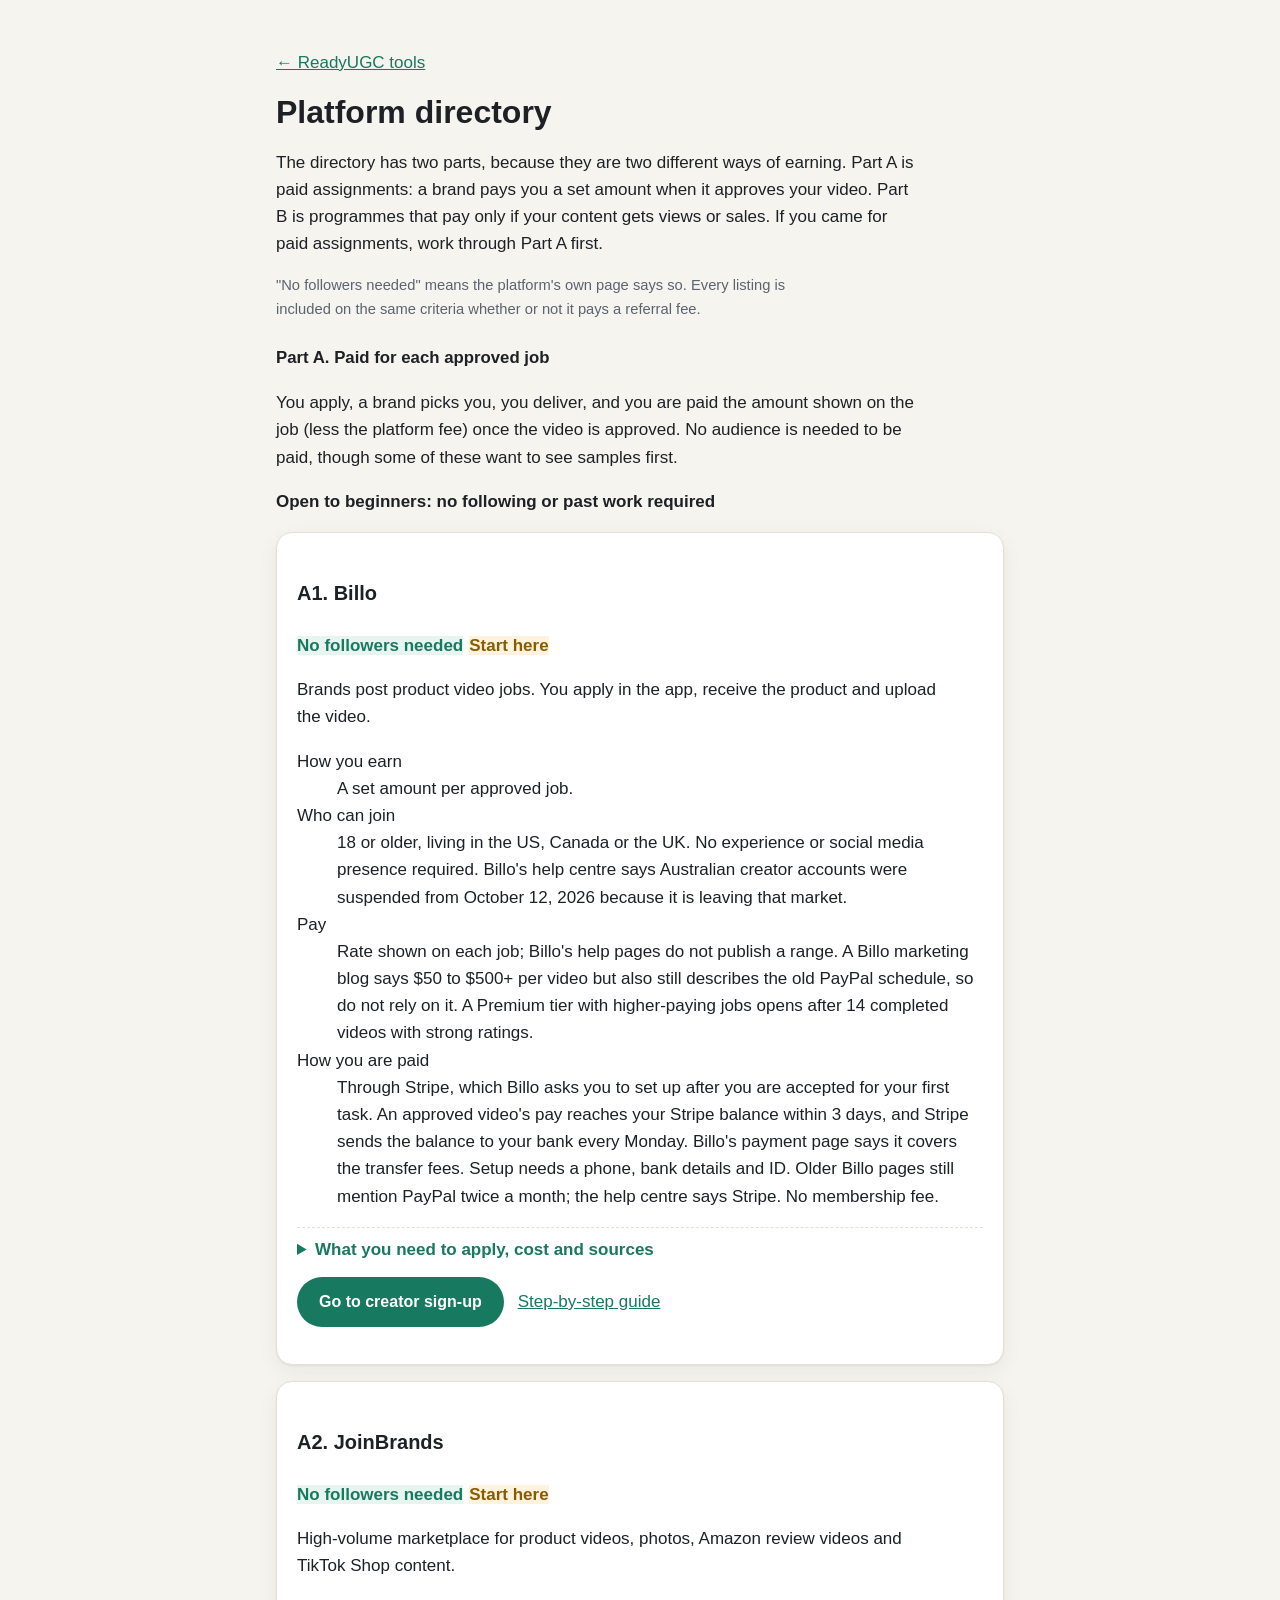
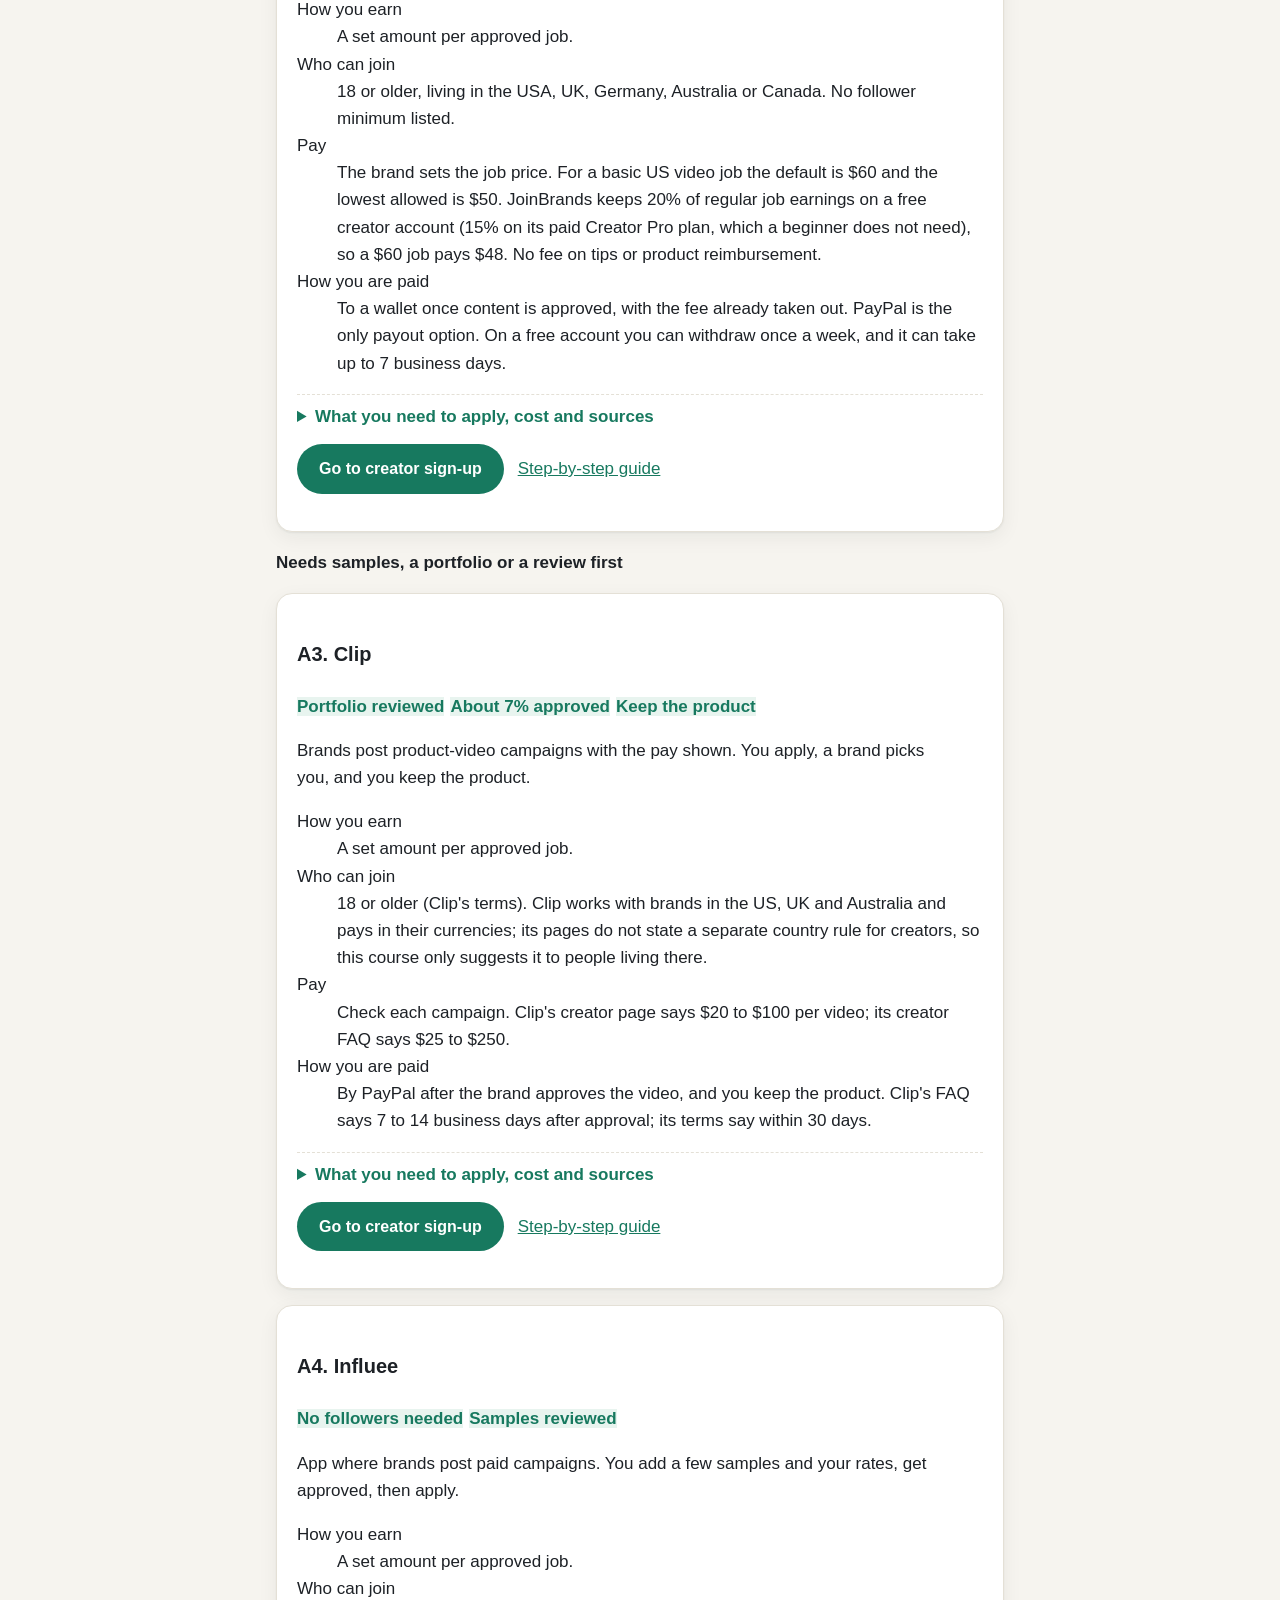
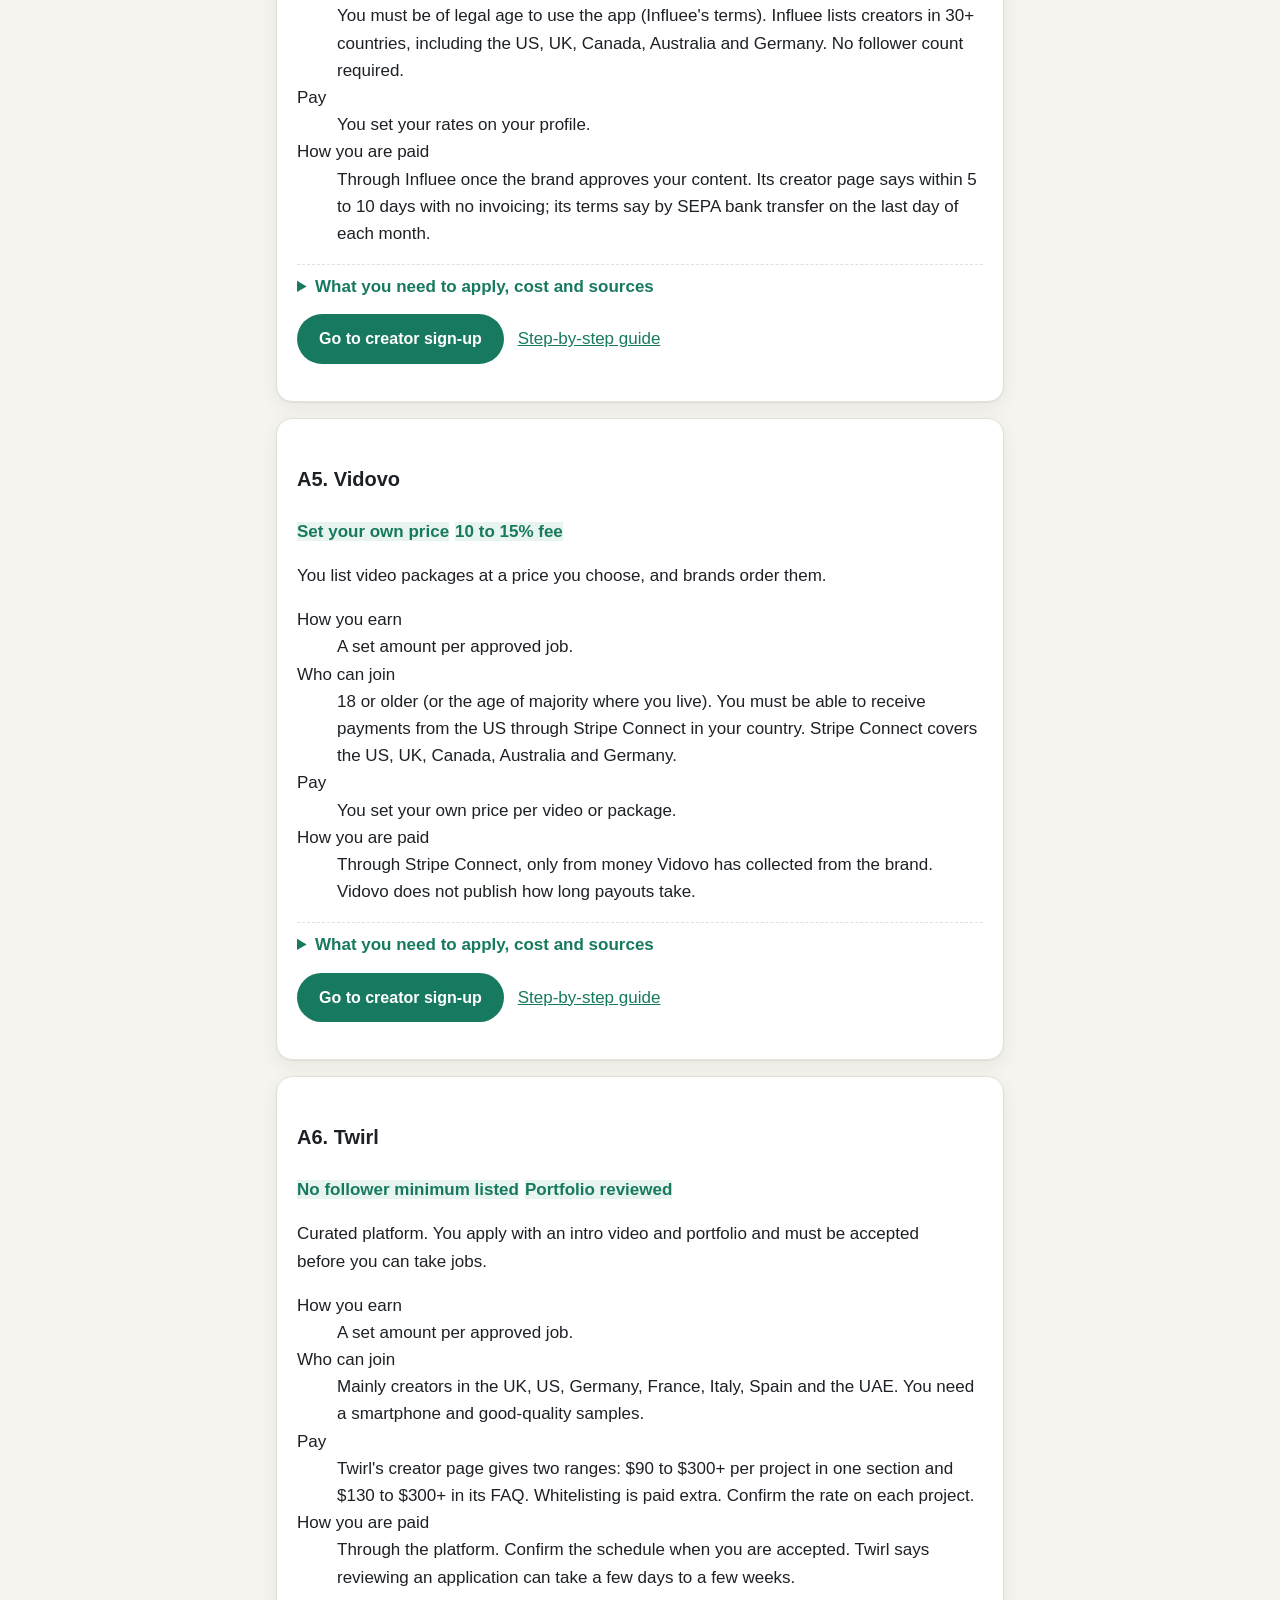
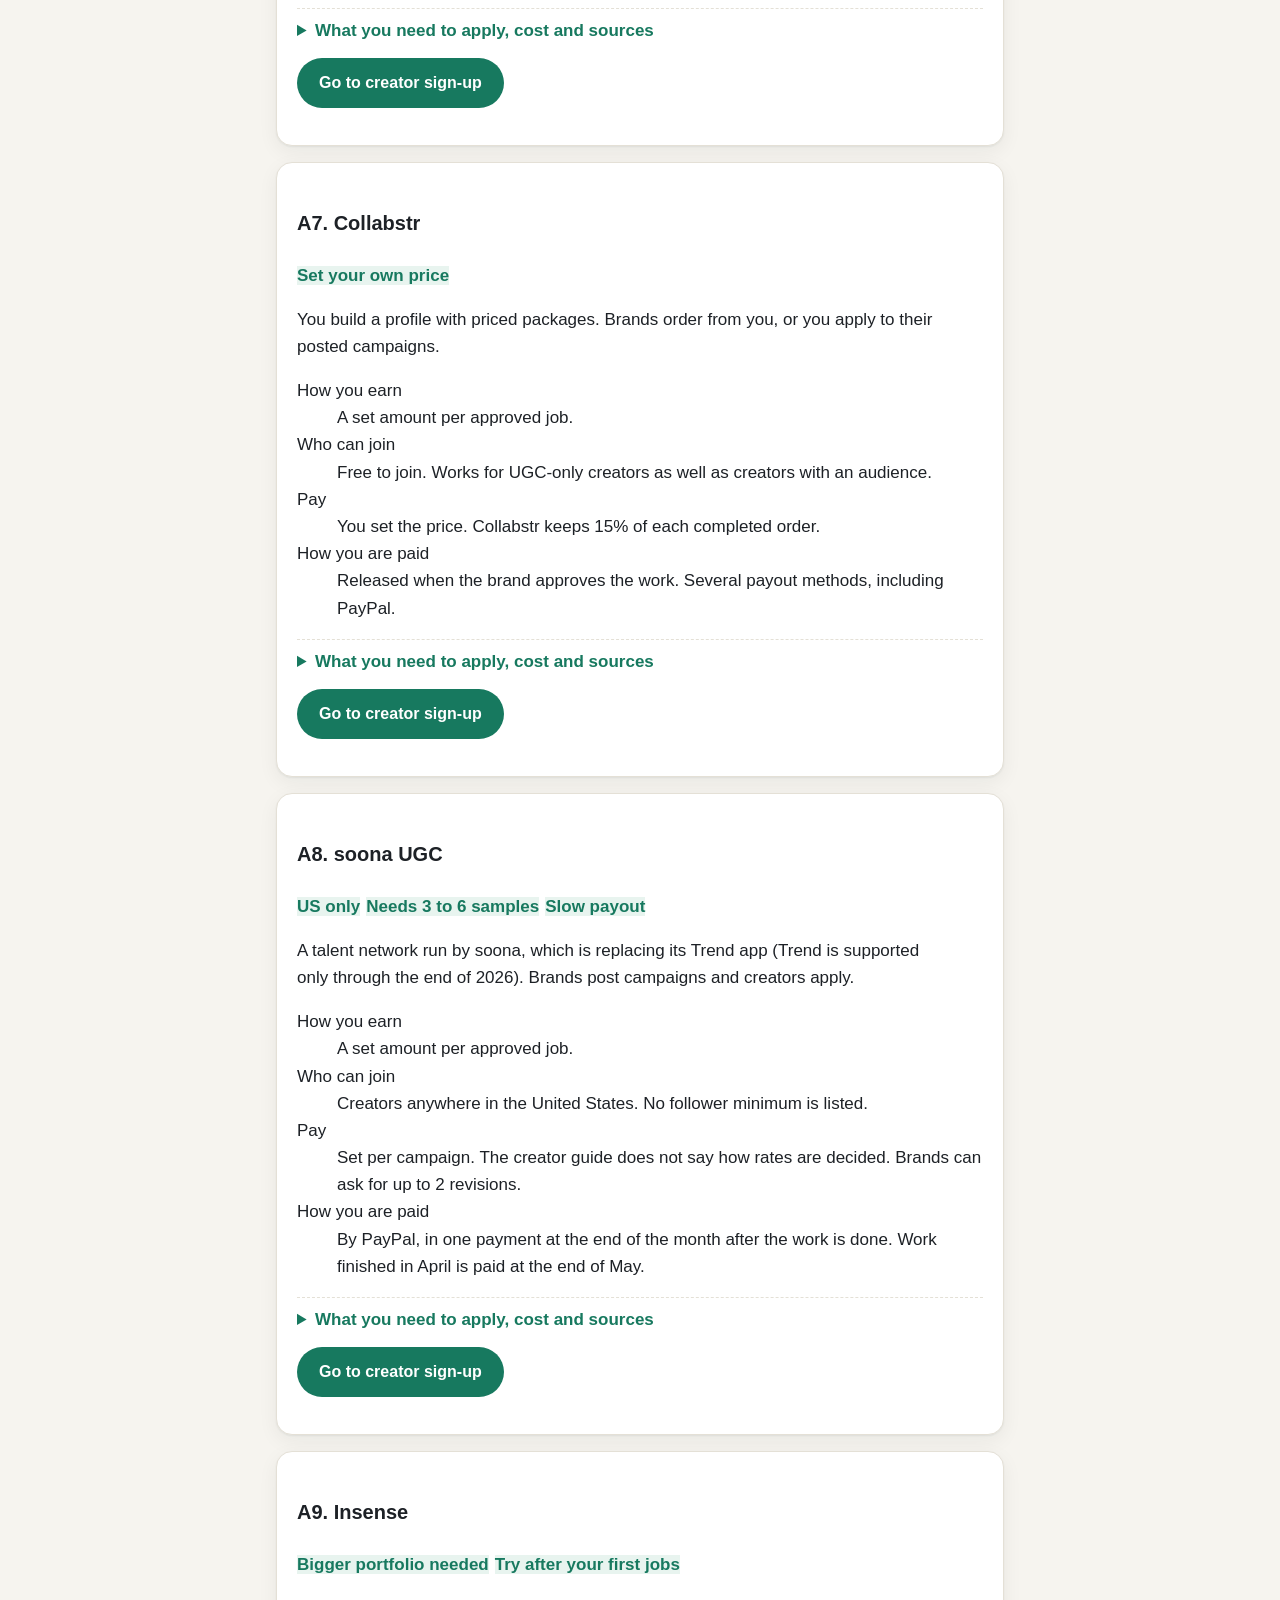
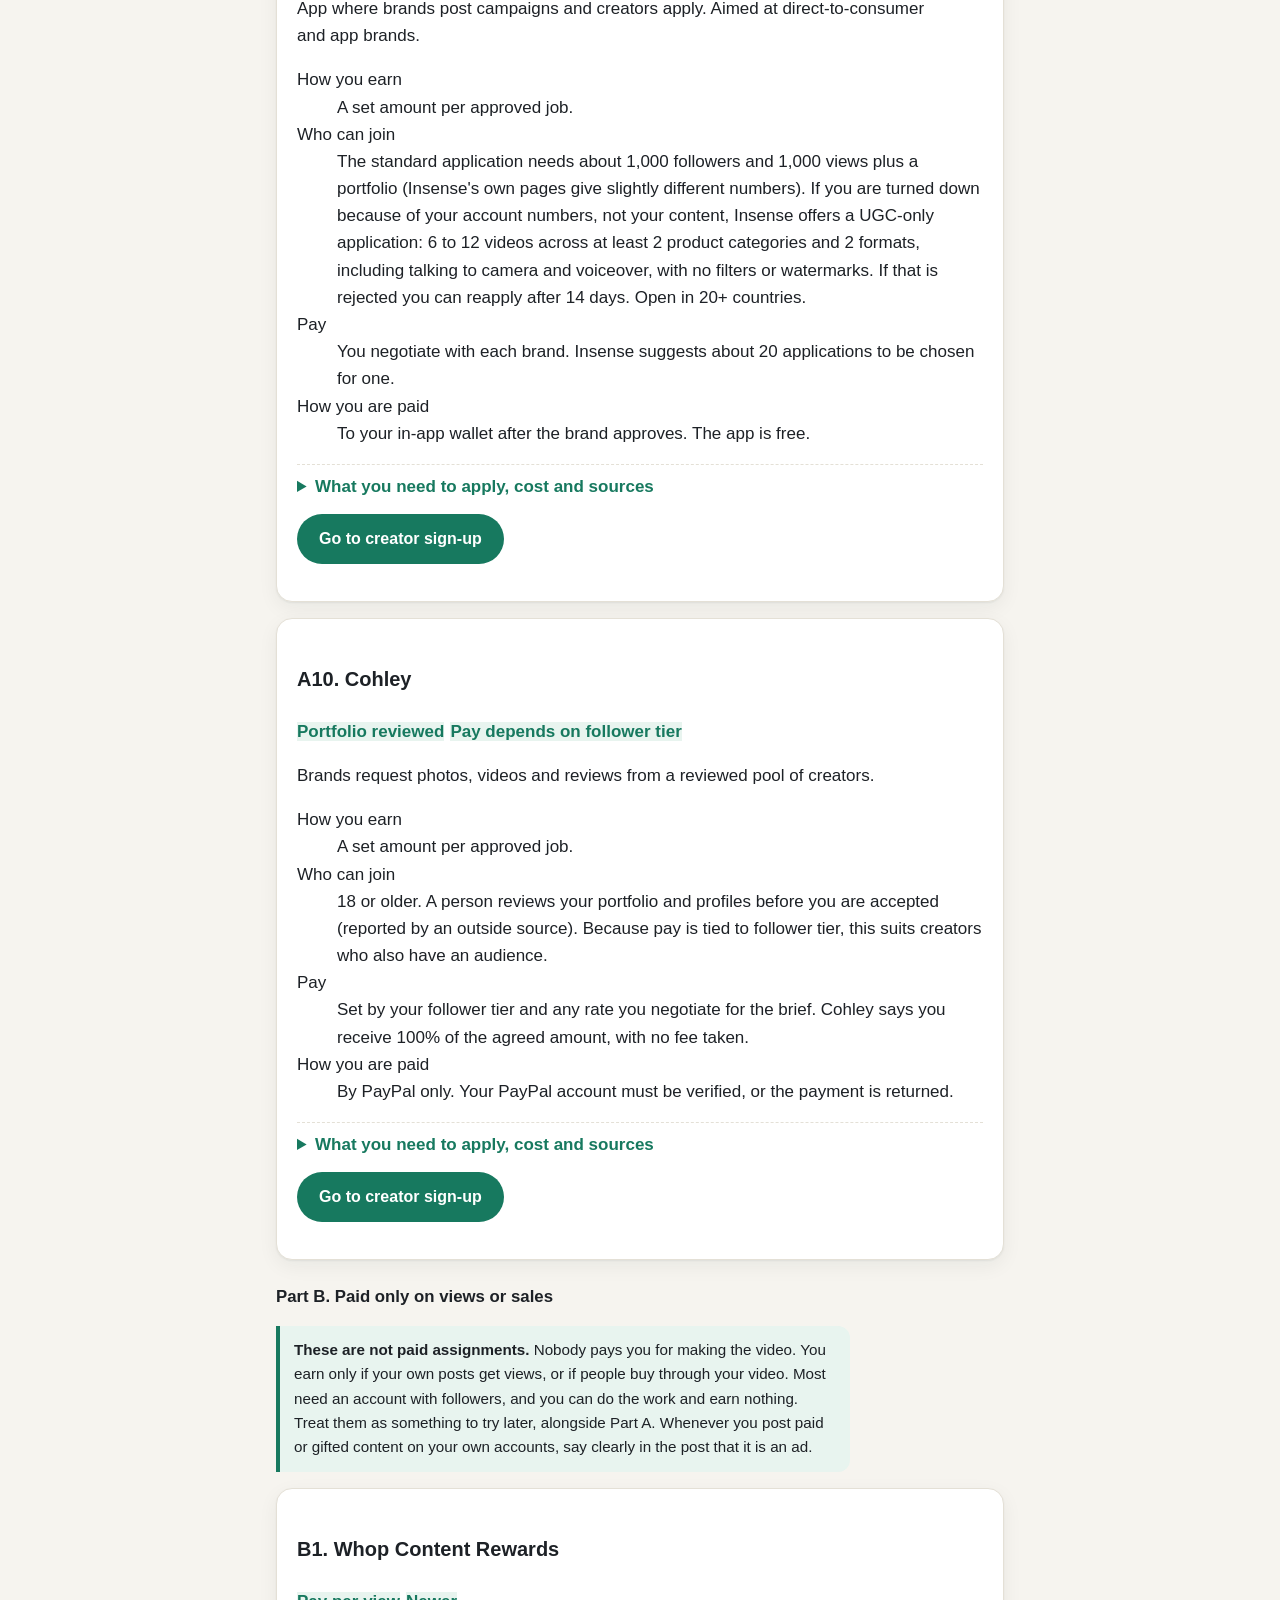
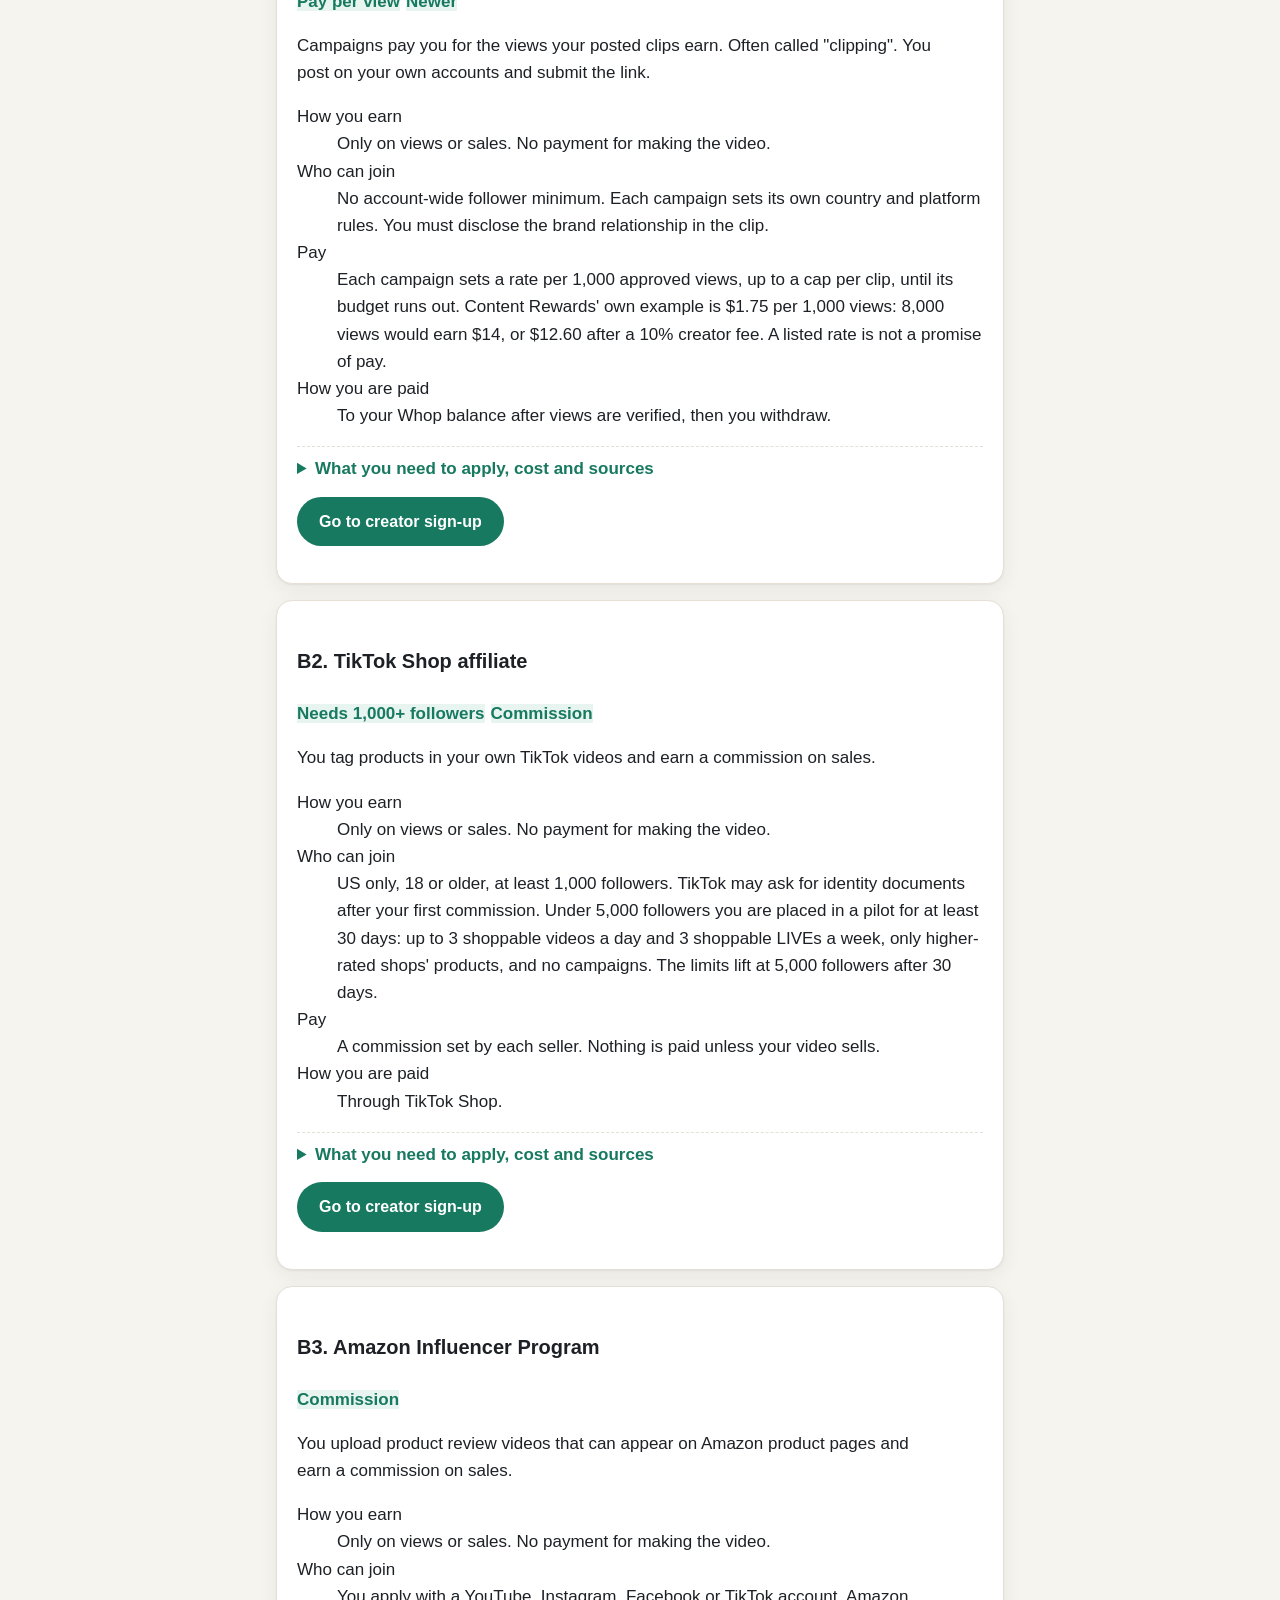
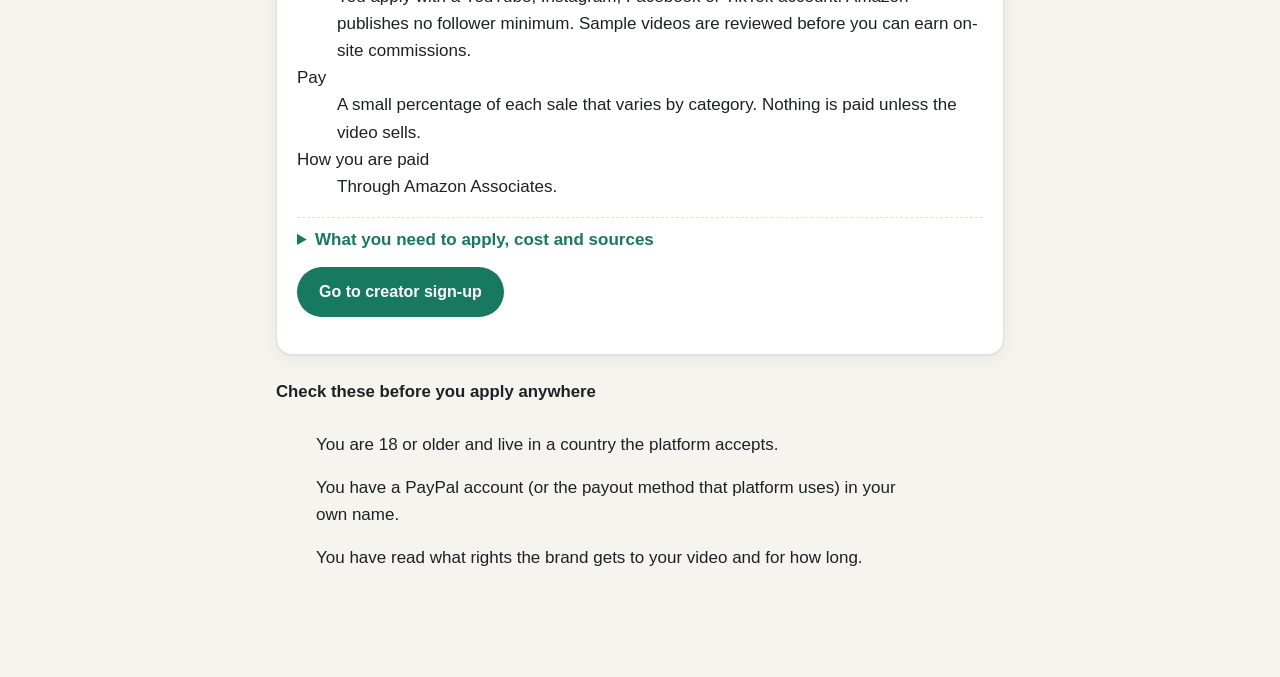
==== directory.html @ 534c57f2 "ReadyUGC free tools: starting-point quiz, sign-up guides, platform directory, job tracker Co-Authore" ====
<!doctype html>
<html lang="en">
<head>
<meta charset="utf-8">
<meta name="viewport" content="width=device-width, initial-scale=1">
<title>Platform directory · ReadyUGC</title>
<link rel="stylesheet" href="style.css">
<link rel="stylesheet" href="course.css">
<link rel="icon" href="favicon.svg" type="image/svg+xml">
</head>
<body>
<main>
<p><a href="index.html">← ReadyUGC tools</a></p>
<h1>Platform directory</h1>
<p class="muted" id="disclosure" hidden>Some "Apply" links below are referral links. If you sign up through one, the publisher of this kit may earn a fee. It costs you nothing, and listings are included on the same criteria either way.</p>

<p>The directory has two parts, because they are two different ways of earning. Part A is paid assignments: a brand pays you a set amount when it approves your video. Part B is programmes that pay only if your content gets views or sales. If you came for paid assignments, work through Part A first.</p>
<p class="muted">"No followers needed" means the platform's own page says so. Every listing is included on the same criteria whether or not it pays a referral fee.</p>
<h3>Part A. Paid for each approved job</h3>
<p>You apply, a brand picks you, you deliver, and you are paid the amount shown on the job (less the platform fee) once the video is approved. No audience is needed to be paid, though some of these want to see samples first.</p>
<div id="platforms"></div>
<h3>Part B. Paid only on views or sales</h3>
<p class="note"><strong>These are not paid assignments.</strong> Nobody pays you for making the video. You earn only if your own posts get views, or if people buy through your video. Most need an account with followers, and you can do the work and earn nothing. Treat them as something to try later, alongside Part A. Whenever you post paid or gifted content on your own accounts, say clearly in the post that it is an ad.</p>
<div id="programmes"></div>

<h3>Check these before you apply anywhere</h3>
<ul class="checklist">
<li>You are 18 or older and live in a country the platform accepts.</li>
<li>You have a PayPal account (or the payout method that platform uses) in your own name.</li>
<li>You have read what rights the brand gets to your video and for how long.</li>
</ul>


<div id="stories" hidden></div>
</main>
<script src="platforms.js"></script>
<script>
/* The platform directory reads platforms.js, the one record per platform that the sign-up guides also use.
   To correct a fact, or to add an approved referral link, edit platforms.js. */
/* Add a story only if it is real. "source" must be a public link or the words "shared with permission". */
var STORIES = [
  {who: 'Megan Spencer, writing in Entrepreneur, January 14, 2026',
   text: 'Left a government job after becoming a mother and moved into UGC without a large following. Her account is self-reported, and she also runs a creator education business.',
   source: 'https://www.entrepreneur.com/science-technology/how-i-made-6-figures-online-without-becoming-an-influencer/500955'},
  {who: 'Insense (platform figure)',
   text: 'Insense states it has paid creators $8 million since 2020, and quotes one creator earning $300 per partnership. Platform-reported.',
   source: 'https://insense.pro/for-creators'}
];

function el(tag, text, cls){ var e = document.createElement(tag); if (text) e.textContent = text; if (cls) e.className = cls; return e; }
function safeUrl(u){ return /^https:\/\//.test(u) ? u : ''; }

(function(){
  var P = window.UGC_PLATFORMS;
  var jobs = document.getElementById('platforms'), progs = document.getElementById('programmes'), anyRef = false, lastGroup = '', nJobs = 0, nProgs = 0;
  P.DIRECTORY_ORDER.map(P.byId).forEach(function(p){
    var perf = p.group === 'performance', box = perf ? progs : jobs, rows = P.directoryRows(p);
    if (!perf && p.group !== lastGroup) { var g = el('p'); g.appendChild(el('strong', P.GROUPS[p.group])); box.appendChild(g); lastGroup = p.group; }
    var card = el('div', '', 'card plat');
    var head = el('div', '', 'plat-head');
    head.appendChild(el('h3', (perf ? 'B' + (++nProgs) : 'A' + (++nJobs)) + '. ' + p.name));
    card.appendChild(head);
    var tags = el('p');
    p.tags.forEach(function(t){ tags.appendChild(el('span', t, t === 'Start here' ? 'tag hot' : 'tag')); });
    card.appendChild(tags);
    card.appendChild(el('p', p.what));
    /* The facts a beginner needs first stay in view; the rest folds out. */
    var row = function(dl, r){ if (r[1]) { dl.appendChild(el('dt', r[0])); dl.appendChild(el('dd', r[1])); } };
    var dl = el('dl');
    rows.main.forEach(function(r){ row(dl, r); });
    card.appendChild(dl);
    var more = el('details'), more_dl = el('dl');
    more.appendChild(el('summary', 'What you need to apply, cost and sources'));
    rows.more.forEach(function(r){ row(more_dl, r); });
    more.appendChild(more_dl);
    card.appendChild(more);
    var link = P.signupLink(p), wrap = el('p');
    if (link.referral) anyRef = true;
    if (link.url) {
      var a = el('a', link.referral ? 'Apply (referral link)' : 'Go to creator sign-up', 'btn');
      a.href = link.url; a.target = '_blank'; a.rel = link.referral ? 'noopener sponsored' : 'noopener';
      wrap.style.marginTop = '14px'; wrap.appendChild(a);
    }
    if (p.guide) { var gl = el('a', 'Step-by-step guide'); gl.href = 'platforms.html#guide-' + p.id; gl.style.marginLeft = '14px'; wrap.appendChild(gl); }
    card.appendChild(wrap);
    box.appendChild(card);
  });
  if (anyRef) document.getElementById('disclosure').hidden = false;

  var s = document.getElementById('stories');
  STORIES.forEach(function(x){
    var card = el('div', '', 'card');
    card.appendChild(el('h3', x.who));
    card.appendChild(el('p', x.text));
    var src = safeUrl(x.source);
    if (src) { var a = el('a', 'Read the source'); a.href = src; a.target = '_blank'; a.rel = 'noopener'; var p = el('p'); p.appendChild(a); card.appendChild(p); }
    else { card.appendChild(el('p', x.source, 'muted')); }
    s.appendChild(card);
  });
})();
</script>
</body>
</html>
---- style.css ----
:root {
  --bg: #fbfaf7; --card: #ffffff; --ink: #1f2328; --muted: #5c6470;
  --line: #e3e0d8; --accent: #1f6f5c; --accent-ink: #ffffff; --soft: #eef5f2; --warn: #8a5a00;
}
@media (prefers-color-scheme: dark) {
  :root { --bg: #14171a; --card: #1c2024; --ink: #e8eaed; --muted: #a0a8b3;
    --line: #2c3238; --accent: #5cc2a6; --accent-ink: #0d1a16; --soft: #1a2a26; --warn: #e0b060; }
}
* { box-sizing: border-box; }
body { margin: 0; background: var(--bg); color: var(--ink);
  font: 17px/1.6 -apple-system, BlinkMacSystemFont, "Segoe UI", Roboto, Helvetica, Arial, sans-serif; }
main { max-width: 760px; margin: 0 auto; padding: 32px 16px 80px; }
h1 { font-size: 2rem; line-height: 1.2; margin: 0 0 12px; }
h2 { font-size: 1.35rem; margin: 40px 0 10px; padding-top: 8px; border-top: 1px solid var(--line); }
h3 { font-size: 1.05rem; margin: 24px 0 6px; }
p, li { max-width: 68ch; }
.lead { font-size: 1.15rem; color: var(--muted); }
.card { background: var(--card); border: 1px solid var(--line); border-radius: 10px; padding: 18px; margin: 16px 0; }
.price { font-size: 2rem; font-weight: 700; }
.btn { display: inline-block; background: var(--accent); color: var(--accent-ink); font-weight: 600;
  padding: 12px 22px; border-radius: 8px; text-decoration: none; border: 0; cursor: pointer; font-size: 1rem; }
.btn.secondary { background: transparent; color: var(--accent); border: 1px solid var(--accent); }
.note { background: var(--soft); border-radius: 8px; padding: 12px 14px; font-size: 0.95rem; }
.muted { color: var(--muted); font-size: 0.92rem; }
.tpl { background: var(--soft); border-left: 3px solid var(--accent); padding: 12px 14px; border-radius: 0 8px 8px 0;
  white-space: pre-wrap; font-size: 0.97rem; margin: 10px 0; }
.tablewrap { overflow-x: auto; }
table { border-collapse: collapse; width: 100%; font-size: 0.95rem; }
th, td { text-align: left; padding: 8px 10px; border-bottom: 1px solid var(--line); vertical-align: top; }
th { color: var(--muted); font-weight: 600; }
td.num, th.num { text-align: right; font-variant-numeric: tabular-nums; }
label { display: block; font-size: 0.9rem; color: var(--muted); margin: 10px 0 4px; }
input, select { width: 100%; padding: 9px 10px; border: 1px solid var(--line); border-radius: 6px;
  background: var(--card); color: var(--ink); font-size: 1rem; }
.grid { display: grid; grid-template-columns: repeat(auto-fit, minmax(200px, 1fr)); gap: 0 16px; }
.result { font-size: 1.6rem; font-weight: 700; font-variant-numeric: tabular-nums; }
.row { display: grid; grid-template-columns: 2fr 1fr 1fr 1fr auto; gap: 8px; margin-bottom: 8px; align-items: end; }
.row button, .small { background: transparent; border: 1px solid var(--line); color: var(--muted); border-radius: 6px; padding: 8px 10px; cursor: pointer; }
@media (max-width: 560px) { .row { grid-template-columns: 1fr 1fr; } h1 { font-size: 1.6rem; } }
@media print { .btn, .noprint { display: none; } body { background: #fff; } }
---- course.css ----
/* Course experience: progress hub, lesson navigation, badges and "mark done" cards.
   Loaded after style.css on every paid course page. Worksheet PDFs and the sales page do not use it. */
:root {
  --bg: #f6f4ef; --card: #ffffff; --ink: #1d2126; --muted: #5a6370; --line: #e4e0d6;
  --accent: #17795f; --accent-ink: #ffffff; --soft: #e8f4ef; --warn: #8a5a00;
  --gold: #f0a63a; --gold-soft: #fff3df; --danger: #b3412f; --danger-soft: #fdecea;
  --shadow: 0 1px 2px rgba(20, 30, 40, .06), 0 6px 20px rgba(20, 30, 40, .06);
  --radius: 16px;
}
@media (prefers-color-scheme: dark) {
  :root { --bg: #111417; --card: #1a1f24; --ink: #e9ecef; --muted: #a2abb6; --line: #2b323a;
    --accent: #4fc79f; --accent-ink: #08201a; --soft: #16302a; --warn: #e6b866;
    --gold: #f5b955; --gold-soft: #3a2e17; --danger: #f08a78; --danger-soft: #3a1f1b;
    --shadow: 0 1px 2px rgba(0, 0, 0, .3), 0 6px 20px rgba(0, 0, 0, .25); }
}
html { scroll-behavior: smooth; }
@media (prefers-reduced-motion: reduce) { html { scroll-behavior: auto; } *, *::before, *::after { animation: none !important; transition: none !important; } }
body { background: var(--bg); }
a { color: var(--accent); }
.card { border-radius: var(--radius); box-shadow: var(--shadow); border-color: var(--line); }
.btn { border-radius: 999px; transition: transform .12s ease, filter .12s ease; }
.btn:hover { filter: brightness(1.06); transform: translateY(-1px); }
.note { border-left: 4px solid var(--accent); border-radius: 0 12px 12px 0; }

/* ---------- Top bar on lesson pages ---------- */
.topbar { position: sticky; top: 0; z-index: 20; display: flex; align-items: center; justify-content: space-between; gap: 12px;
  padding: 10px 16px; background: color-mix(in srgb, var(--bg) 88%, transparent); backdrop-filter: blur(8px);
  border-bottom: 1px solid var(--line); font-size: .92rem; }
.topbar a { text-decoration: none; font-weight: 600; }
.tb-progress { display: flex; align-items: center; gap: 10px; color: var(--muted); white-space: nowrap; }
.mini-bar { width: 90px; height: 8px; border-radius: 999px; background: var(--line); overflow: hidden; }
.mini-bar i, .readbar i { display: block; height: 100%; width: 0; background: linear-gradient(90deg, var(--accent), var(--gold)); transition: width .4s ease; }
.readbar { position: fixed; left: 0; right: 0; top: 0; height: 3px; z-index: 30; }
.readbar i { transition: none; }
.has-topbar main > p.noprint:first-child { display: none; }

/* ---------- Lesson layout and contents ---------- */
.layout { display: block; }
.toc { max-width: 760px; margin: 16px auto 0; padding: 0 16px; }
.toc details { background: var(--card); border: 1px solid var(--line); border-radius: var(--radius); box-shadow: var(--shadow); padding: 4px 16px; }
.toc summary { cursor: pointer; font-weight: 700; padding: 10px 0; }
.toc ol { list-style: none; margin: 0 0 10px; padding: 0; }
.toc li a { display: flex; gap: 10px; align-items: center; padding: 7px 8px; border-radius: 10px; color: var(--ink); text-decoration: none; font-size: .93rem; line-height: 1.35; }
.toc li a:hover { background: var(--soft); }
.toc li a.current { background: var(--soft); color: var(--accent); font-weight: 600; }
.toc .dot { flex: none; width: 22px; height: 22px; border-radius: 50%; border: 2px solid var(--line); display: grid; place-items: center; font-size: .72rem; font-weight: 700; color: var(--muted); }
.toc a.done .dot { background: var(--accent); border-color: var(--accent); color: var(--accent-ink); }
@media (min-width: 1100px) {
  .layout { display: grid; grid-template-columns: 260px minmax(0, 760px); justify-content: center; gap: 40px; padding: 0 24px; }
  .layout main { margin: 0; }
  .toc { margin: 0; padding: 32px 0 0; position: sticky; top: 48px; align-self: start; max-height: calc(100vh - 64px); overflow: auto; }
}

/* Section headings become chapter headings */
main h2 { border-top: 0; margin-top: 56px; display: flex; align-items: center; gap: 12px; scroll-margin-top: 64px; font-size: 1.45rem; }
main h2 .num { flex: none; width: 38px; height: 38px; border-radius: 12px; display: grid; place-items: center; font-size: 1rem;
  background: var(--soft); color: var(--accent); }
main h2.is-done .num { background: var(--accent); color: var(--accent-ink); }
main h2 .chip { margin-left: auto; font-size: .75rem; font-weight: 600; color: var(--accent); background: var(--soft); padding: 3px 10px; border-radius: 999px; white-space: nowrap; }
main h3 { scroll-margin-top: 64px; }

/* Numbered step lists as a timeline */
ol.steps { list-style: none; counter-reset: st; padding-left: 0; }
ol.steps > li { counter-increment: st; position: relative; padding: 2px 0 14px 46px; margin: 0; }
ol.steps > li::before { content: counter(st); position: absolute; left: 0; top: 0; width: 30px; height: 30px; border-radius: 50%;
  background: var(--card); border: 2px solid var(--accent); color: var(--accent); font-weight: 700; font-size: .9rem; display: grid; place-items: center; }
ol.steps > li:not(:last-child)::after { content: ""; position: absolute; left: 15px; top: 32px; bottom: 2px; width: 2px; background: var(--line); }

/* Tables */
.tablewrap { background: var(--card); border: 1px solid var(--line); border-radius: var(--radius); box-shadow: var(--shadow); margin: 14px 0; }
.tablewrap table th { background: var(--soft); color: var(--ink); }
.tablewrap tr:last-child td { border-bottom: 0; }

/* Copyable templates */
.tpl { position: relative; padding-top: 40px; border-radius: 0 12px 12px 0; }
.copy { position: absolute; top: 8px; right: 8px; font: inherit; font-size: .82rem; font-weight: 600; padding: 4px 12px; border-radius: 999px;
  border: 1px solid var(--accent); background: var(--card); color: var(--accent); cursor: pointer; }
.copy.ok { background: var(--accent); color: var(--accent-ink); }

/* Red flags and checklists */
ul.flags { list-style: none; padding: 0; display: grid; gap: 10px; }
ul.flags li { max-width: none; background: var(--danger-soft); border-radius: 12px; padding: 12px 14px 12px 44px; position: relative; }
ul.flags li::before { content: "🚩"; position: absolute; left: 14px; top: 11px; }
ul.checklist { list-style: none; padding: 0; }
ul.checklist li { position: relative; padding: 8px 0 8px 40px; }
ul.checklist input { position: absolute; left: 0; top: 8px; width: 24px; height: 24px; accent-color: var(--accent); }
ul.checklist label { display: inline; color: inherit; font-size: inherit; margin: 0; cursor: pointer; }

/* Platform cards */
.plat { padding: 20px; }
.plat h3 { font-size: 1.25rem; }
.plat-head { display: flex; justify-content: space-between; align-items: flex-start; gap: 12px; flex-wrap: wrap; }
.plat .tag { background: var(--soft); color: var(--accent); border-color: transparent; font-weight: 600; margin: 0 6px 6px 0; }
.plat .tag.hot { background: var(--gold-soft); color: var(--warn); }
.plat details { margin-top: 10px; border-top: 1px dashed var(--line); padding-top: 8px; }
.plat summary { cursor: pointer; font-weight: 600; color: var(--accent); }

/* "Mark done" card at the end of each lesson step */
.finish { margin: 28px 0 8px; padding: 18px 20px; border-radius: var(--radius); background: linear-gradient(135deg, var(--soft), var(--gold-soft));
  border: 1px solid var(--line); display: flex; flex-wrap: wrap; align-items: center; gap: 12px 18px; }
.finish-text { flex: 1 1 220px; }
.finish-eyebrow { display: block; font-size: .78rem; font-weight: 700; letter-spacing: .04em; text-transform: uppercase; color: var(--muted); }
.finish .btn.is-done { background: var(--card); color: var(--accent); border: 2px solid var(--accent); }
.next-link { font-weight: 600; text-decoration: none; }
.next-link:hover { text-decoration: underline; }

/* ---------- Course home ---------- */
.hero { display: flex; gap: 24px; align-items: center; flex-wrap: wrap; background: var(--card); border: 1px solid var(--line);
  border-radius: 22px; box-shadow: var(--shadow); padding: 24px; margin-bottom: 20px;
  background-image: radial-gradient(circle at 100% 0, var(--gold-soft), transparent 45%), radial-gradient(circle at 0 100%, var(--soft), transparent 50%); }
.hero h1 { margin-bottom: 6px; }
.hero .lead { margin: 0 0 12px; }
.hero-text { flex: 1 1 300px; }
.eyebrow { margin: 0 0 4px; font-size: .78rem; font-weight: 700; letter-spacing: .06em; text-transform: uppercase; color: var(--accent); }
.ring { position: relative; width: 132px; height: 132px; flex: none; }
.ring svg { width: 100%; height: 100%; transform: rotate(-90deg); }
.ring circle { fill: none; stroke-width: 12; }
.ring .track { stroke: var(--line); }
.ring .fill { stroke: url(#ringGrad); stroke-linecap: round; transition: stroke-dashoffset .8s cubic-bezier(.2, .8, .2, 1); }
.ring-label { position: absolute; inset: 0; display: grid; place-content: center; text-align: center; line-height: 1.1; }
.ring-label strong { font-size: 1.7rem; }
.ring-label span { font-size: .78rem; color: var(--muted); }
.stats { display: flex; flex-wrap: wrap; gap: 8px; }
.stat { background: var(--bg); border: 1px solid var(--line); border-radius: 999px; padding: 5px 12px; font-size: .9rem; }
.stat strong { font-variant-numeric: tabular-nums; }

.next { display: flex; flex-wrap: wrap; gap: 14px 20px; align-items: center; padding: 20px 22px; border-radius: var(--radius);
  background: var(--accent); color: var(--accent-ink); box-shadow: var(--shadow); margin-bottom: 8px; }
.next .eyebrow { color: inherit; opacity: .8; }
.next h2 { all: unset; display: block; font-size: 1.3rem; font-weight: 700; }
.next p { margin: 4px 0 0; opacity: .9; }
.next-body { flex: 1 1 260px; }
.next .btn { background: var(--accent-ink); color: var(--accent); }

.badges { display: grid; grid-template-columns: repeat(auto-fill, minmax(140px, 1fr)); gap: 12px; margin: 12px 0 8px; }
.badge { text-align: center; padding: 14px 10px; border-radius: var(--radius); background: var(--card); border: 1px solid var(--line); }
.badge .icon { font-size: 2rem; display: block; filter: grayscale(1); opacity: .35; transition: all .4s ease; }
.badge strong { display: block; font-size: .9rem; margin-top: 4px; }
.badge span { font-size: .78rem; color: var(--muted); }
.badge.earned { border-color: var(--gold); background: var(--gold-soft); }
.badge.earned .icon { filter: none; opacity: 1; }
.badge.pop { animation: pop .6s ease; }
@keyframes pop { 0% { transform: scale(1); } 40% { transform: scale(1.12); } 100% { transform: scale(1); } }

.stage { margin-top: 30px; }
.stage-head { display: flex; align-items: center; gap: 12px; margin-bottom: 8px; }
.stage-head h2 { margin: 0; font-size: 1.2rem; }
.stage-head .icon { font-size: 1.5rem; }
.stage-head .count { margin-left: auto; font-size: .85rem; color: var(--muted); font-weight: 600; }
.stage-list { background: var(--card); border: 1px solid var(--line); border-radius: var(--radius); box-shadow: var(--shadow); overflow: hidden; }
.step { display: flex; gap: 14px; align-items: flex-start; padding: 14px 18px; border-top: 1px solid var(--line); }
.step:first-child { border-top: 0; }
.step.is-next { background: var(--soft); }
.step input { appearance: none; -webkit-appearance: none; flex: none; width: 28px; height: 28px; margin: 2px 0 0; border-radius: 50%;
  border: 2px solid var(--line); background: var(--card); cursor: pointer; display: grid; place-items: center; transition: all .2s ease; }
.step input:hover { border-color: var(--accent); }
.step input:checked { background: var(--accent); border-color: var(--accent); }
.step input:checked::after { content: "✓"; color: var(--accent-ink); font-weight: 800; font-size: .95rem; }
.step input:focus-visible { outline: 3px solid var(--gold); outline-offset: 2px; }
.step a { font-weight: 650; text-decoration: none; color: var(--ink); }
.step a:hover { color: var(--accent); }
.step.done a { color: var(--muted); text-decoration: line-through; text-decoration-color: var(--line); }
.step p { margin: 2px 0 0; }
.step .xp { margin-left: auto; flex: none; font-size: .78rem; font-weight: 700; color: var(--warn); background: var(--gold-soft); border-radius: 999px; padding: 3px 9px; }
.step.done .xp { opacity: .5; }

ul.sheets { list-style: none; padding: 0; display: grid; grid-template-columns: repeat(auto-fill, minmax(230px, 1fr)); gap: 12px; }
ul.sheets li a { display: flex; align-items: center; gap: 10px; padding: 14px 16px; background: var(--card); border: 1px solid var(--line);
  border-radius: var(--radius); box-shadow: var(--shadow); text-decoration: none; font-weight: 600; height: 100%; }
ul.sheets li a::before { content: "⬇"; display: grid; place-items: center; flex: none; width: 32px; height: 32px; border-radius: 10px; background: var(--soft); }
.finished { text-align: center; padding: 26px 20px; border-radius: var(--radius); background: var(--gold-soft); border: 1px solid var(--gold); margin-bottom: 8px; }
.finished .big { font-size: 2.6rem; display: block; }

/* Toast and confetti */
.toast { position: fixed; left: 50%; bottom: 24px; transform: translate(-50%, 120px); z-index: 50; background: var(--ink); color: var(--bg);
  padding: 12px 20px; border-radius: 999px; font-weight: 600; box-shadow: var(--shadow); transition: transform .35s cubic-bezier(.2, .8, .2, 1); max-width: calc(100% - 32px); text-align: center; }
.toast.show { transform: translate(-50%, 0); }
.confetti { position: fixed; top: -12px; z-index: 40; width: 9px; height: 14px; border-radius: 2px; pointer-events: none; animation: fall 1.6s ease-in forwards; }
@keyframes fall { to { transform: translateY(105vh) rotate(720deg); opacity: .6; } }

@media (max-width: 560px) {
  .hero { padding: 18px; } .ring { width: 104px; height: 104px; } .ring-label strong { font-size: 1.35rem; }
  .step .xp { display: none; } main h2 { font-size: 1.25rem; } main h2 .chip { display: none; }
}
/* Until the account confirms whose progress this is, progress is not shown (course.js). */
html.cp-loading #hub .ring .fill, html.cp-loading #hub .ring-label, html.cp-loading #hub .stats, html.cp-loading #next,
html.cp-loading #badges, html.cp-loading #steps, html.cp-loading #where, html.cp-loading .tb-progress, html.cp-loading .finish .btn,
html.cp-loading ul.checklist input, html.cp-loading .cp-wait { visibility: hidden; }
.cp-notice { position: fixed; left: 50%; bottom: 24px; transform: translateX(-50%); z-index: 50; margin: 0; max-width: calc(100vw - 32px);
  background: var(--ink); color: var(--bg); padding: 10px 16px; border-radius: 999px; font-size: .95rem; text-align: center; }
@media print { .topbar, .readbar, .toc, .finish, .copy, .toast, .next, .badges { display: none !important; } }

/* Tools site */
a { color: var(--accent); }
a.tool { display: block; text-decoration: none; color: inherit; }
a.tool:hover, a.tool:focus-visible { border-color: var(--accent); }
a.tool h2 { border: 0; margin: 0 0 6px; padding: 0; color: var(--accent); }
a.tool p { margin: 0; }
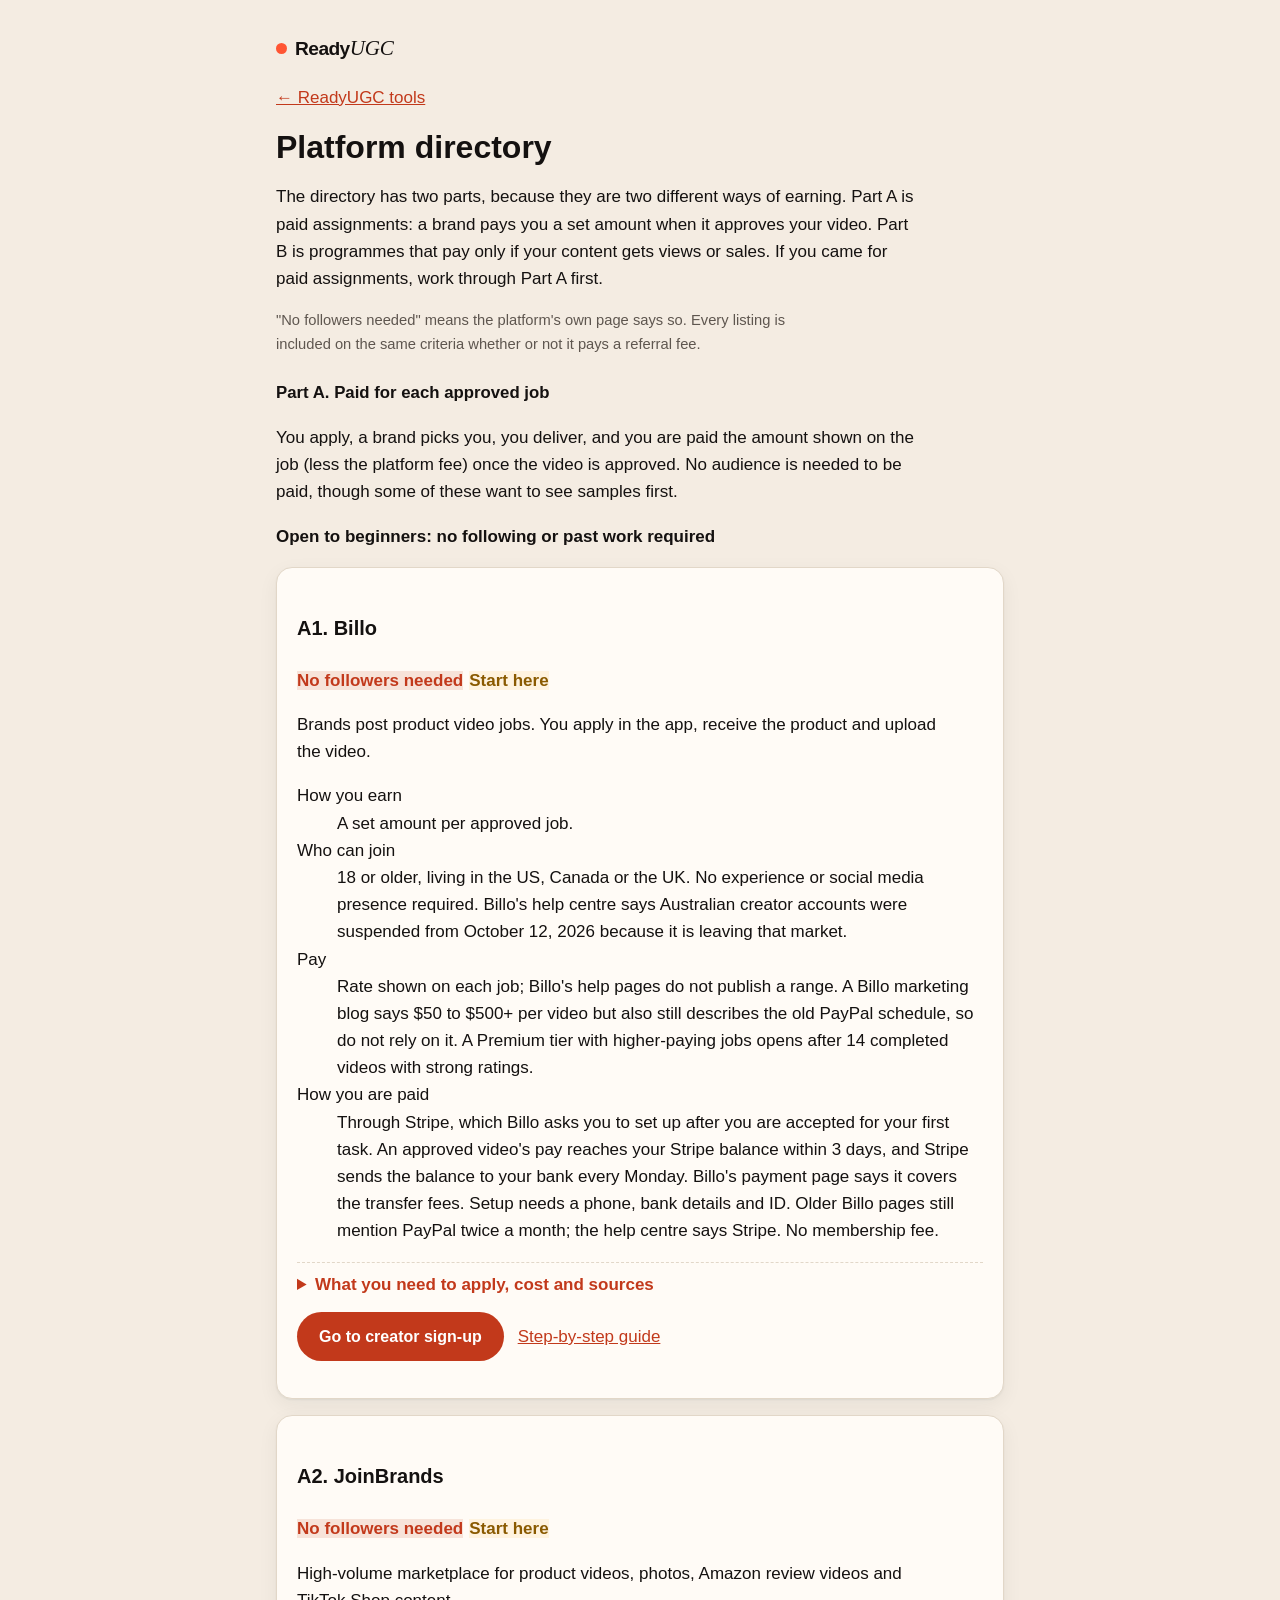
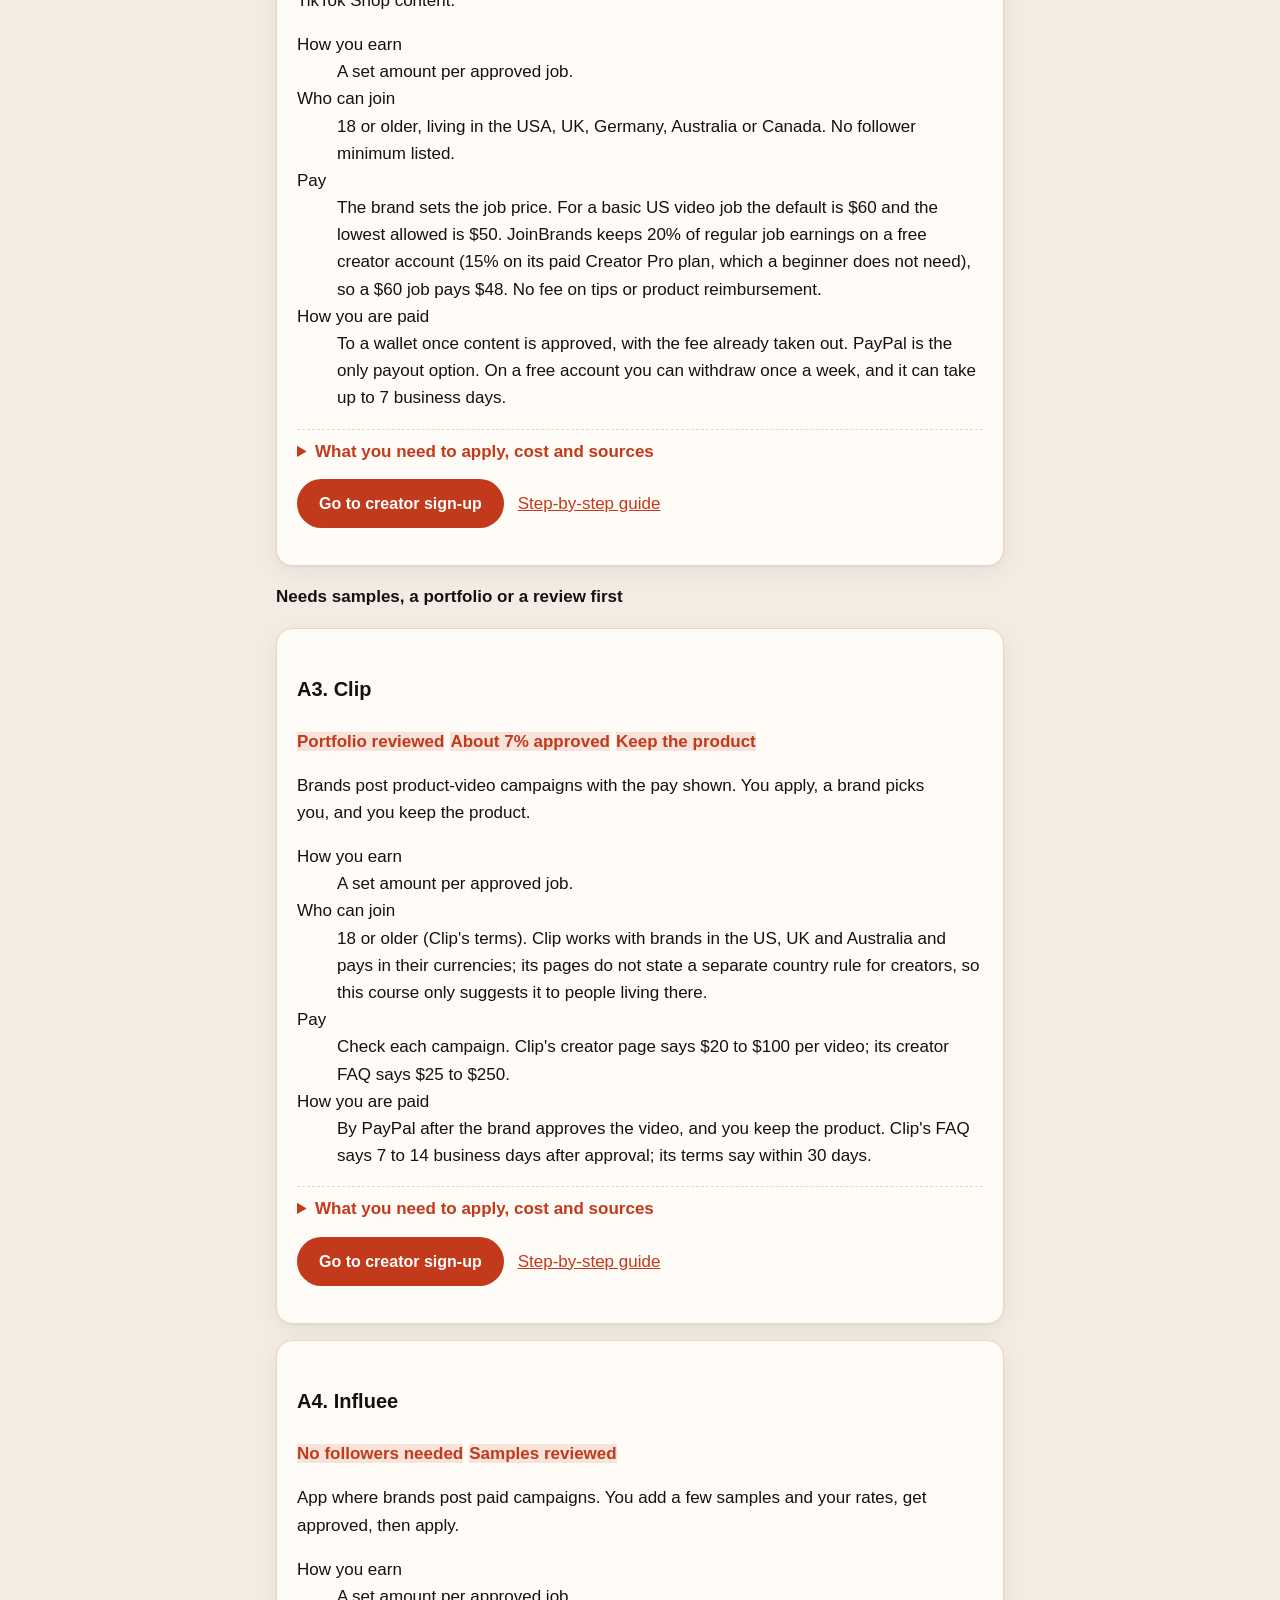
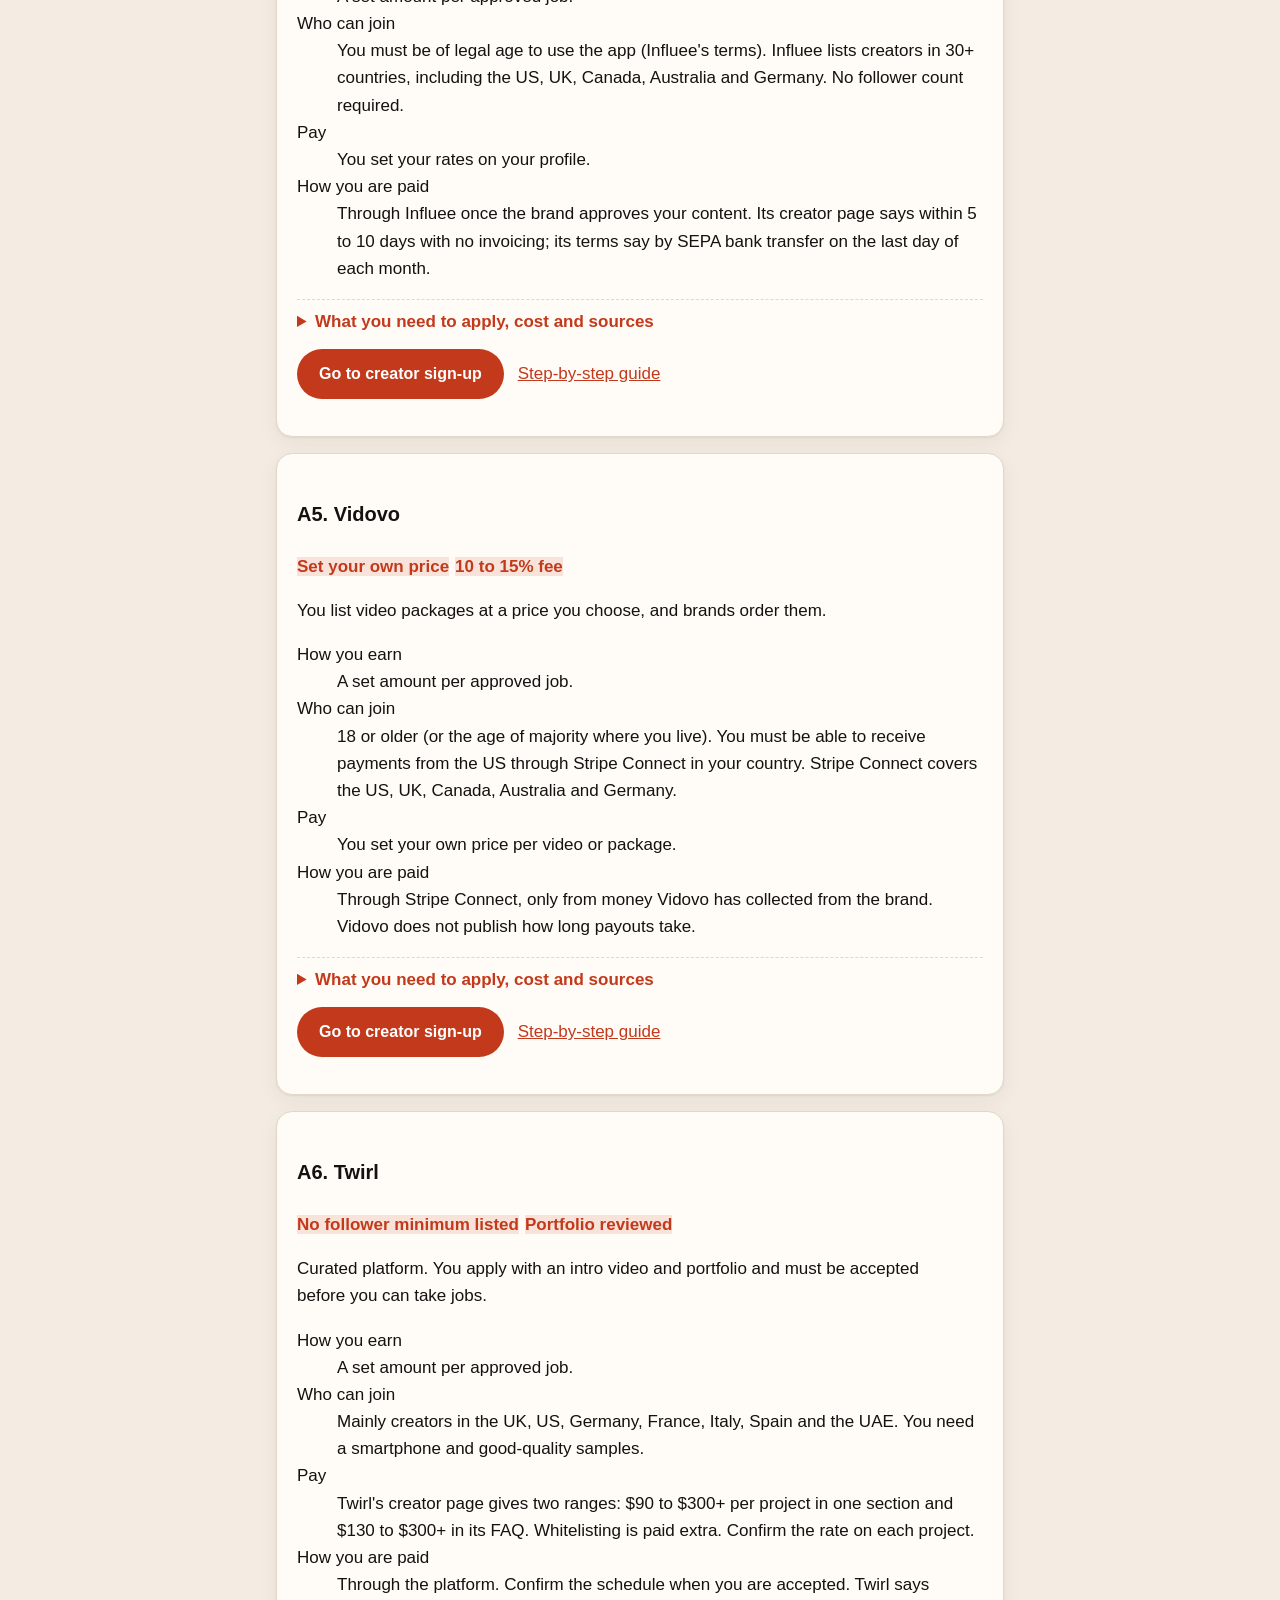
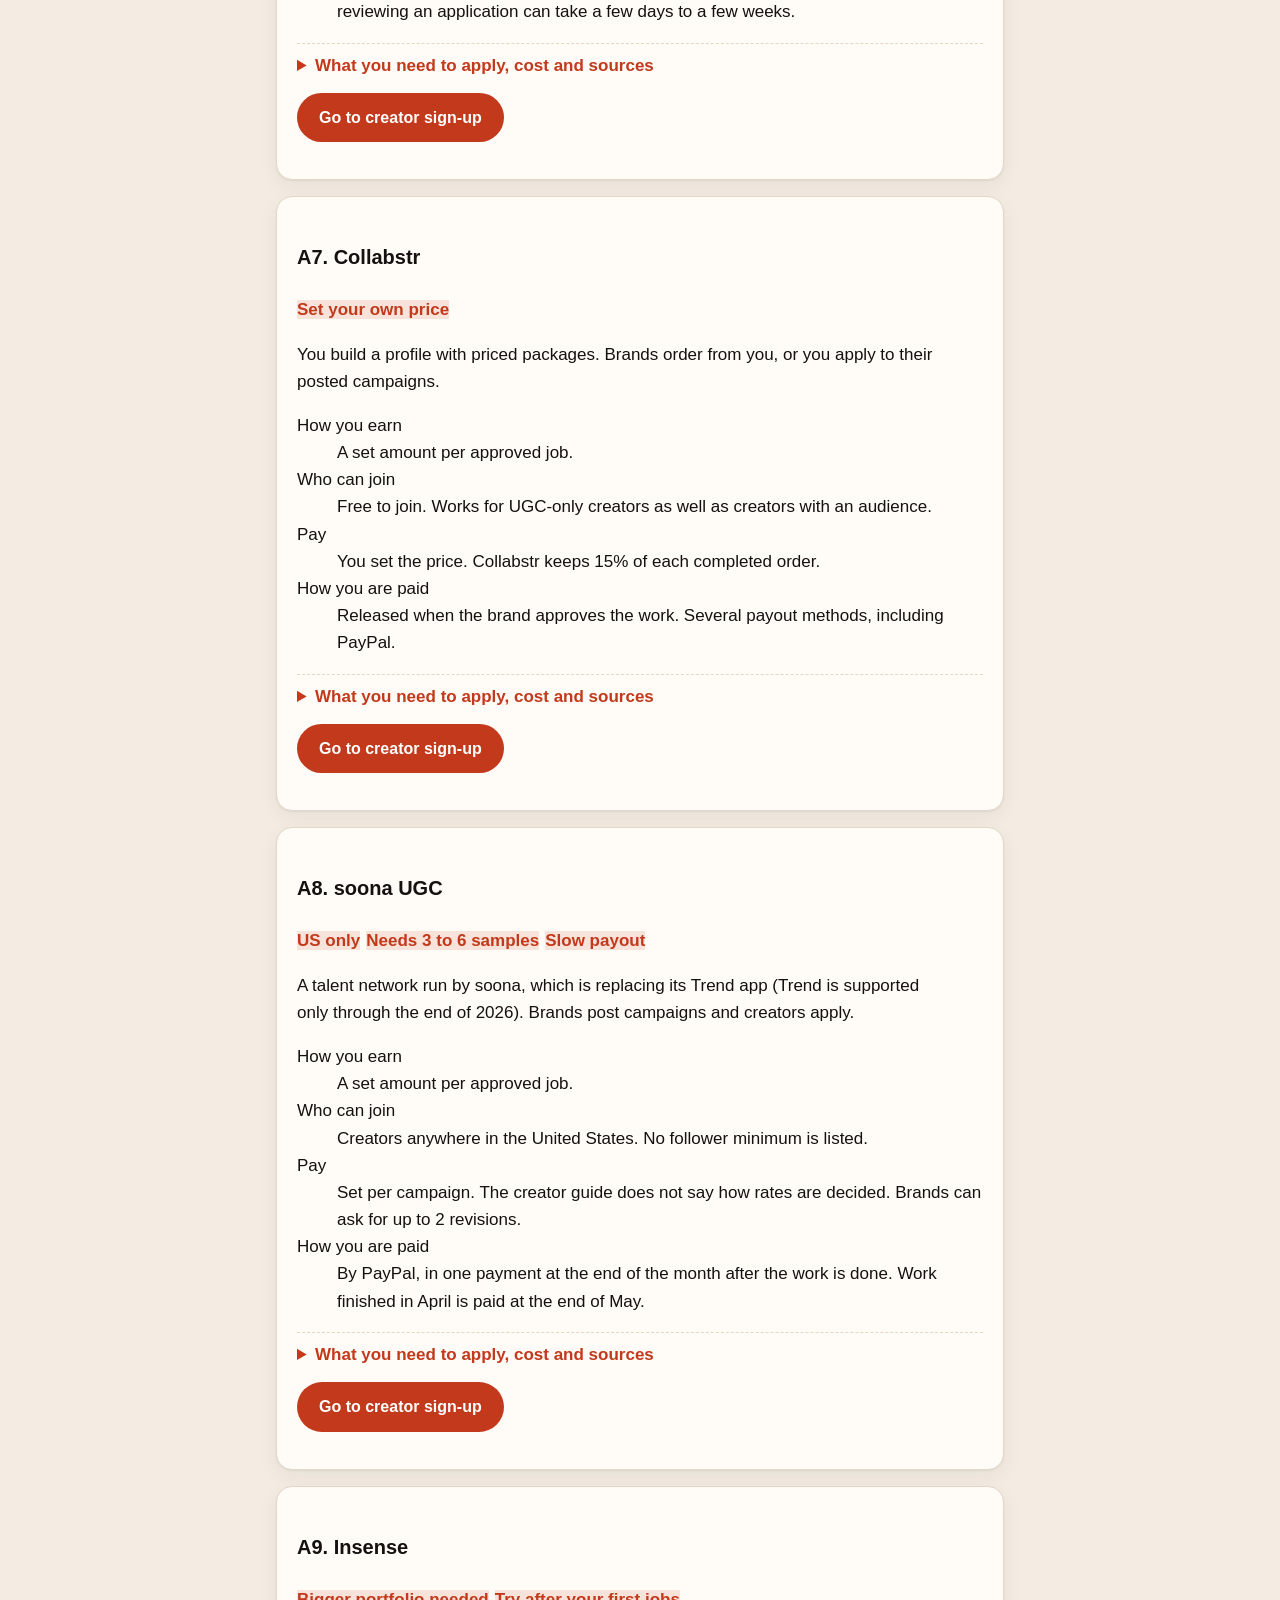
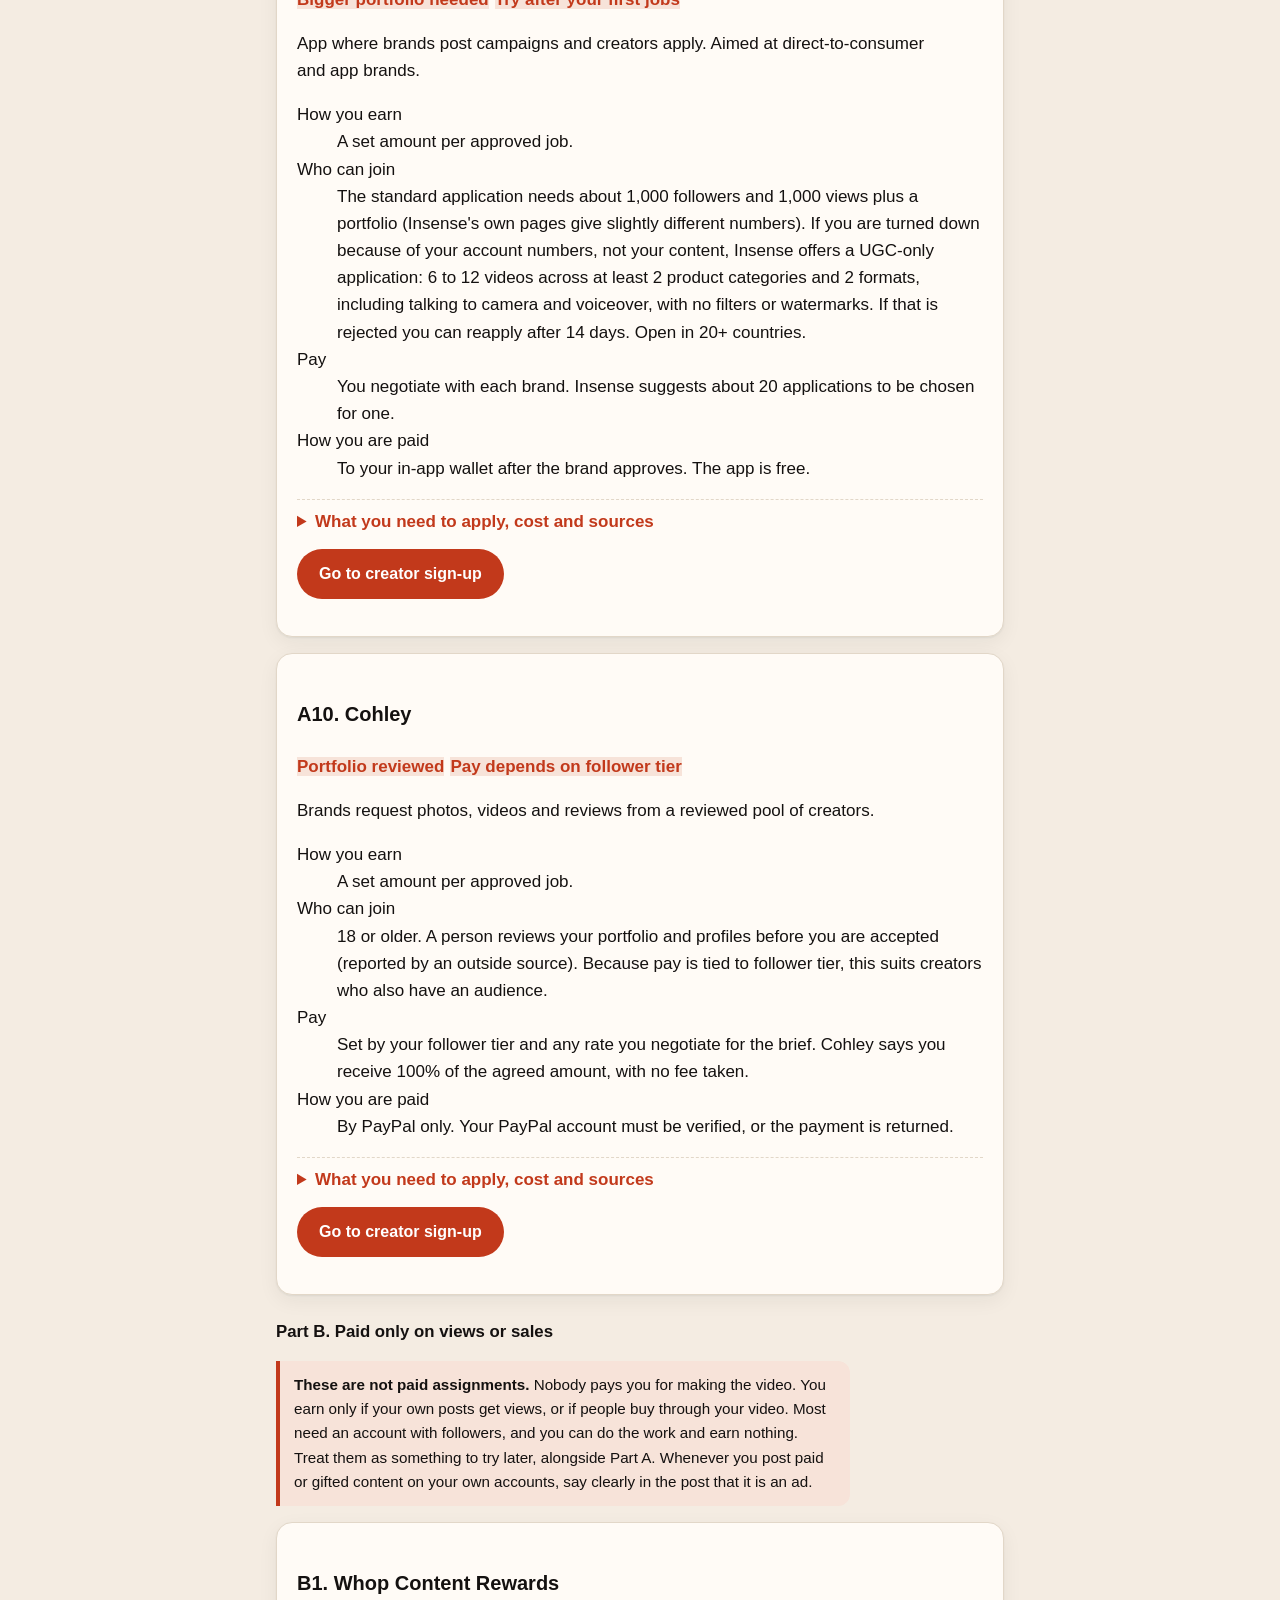
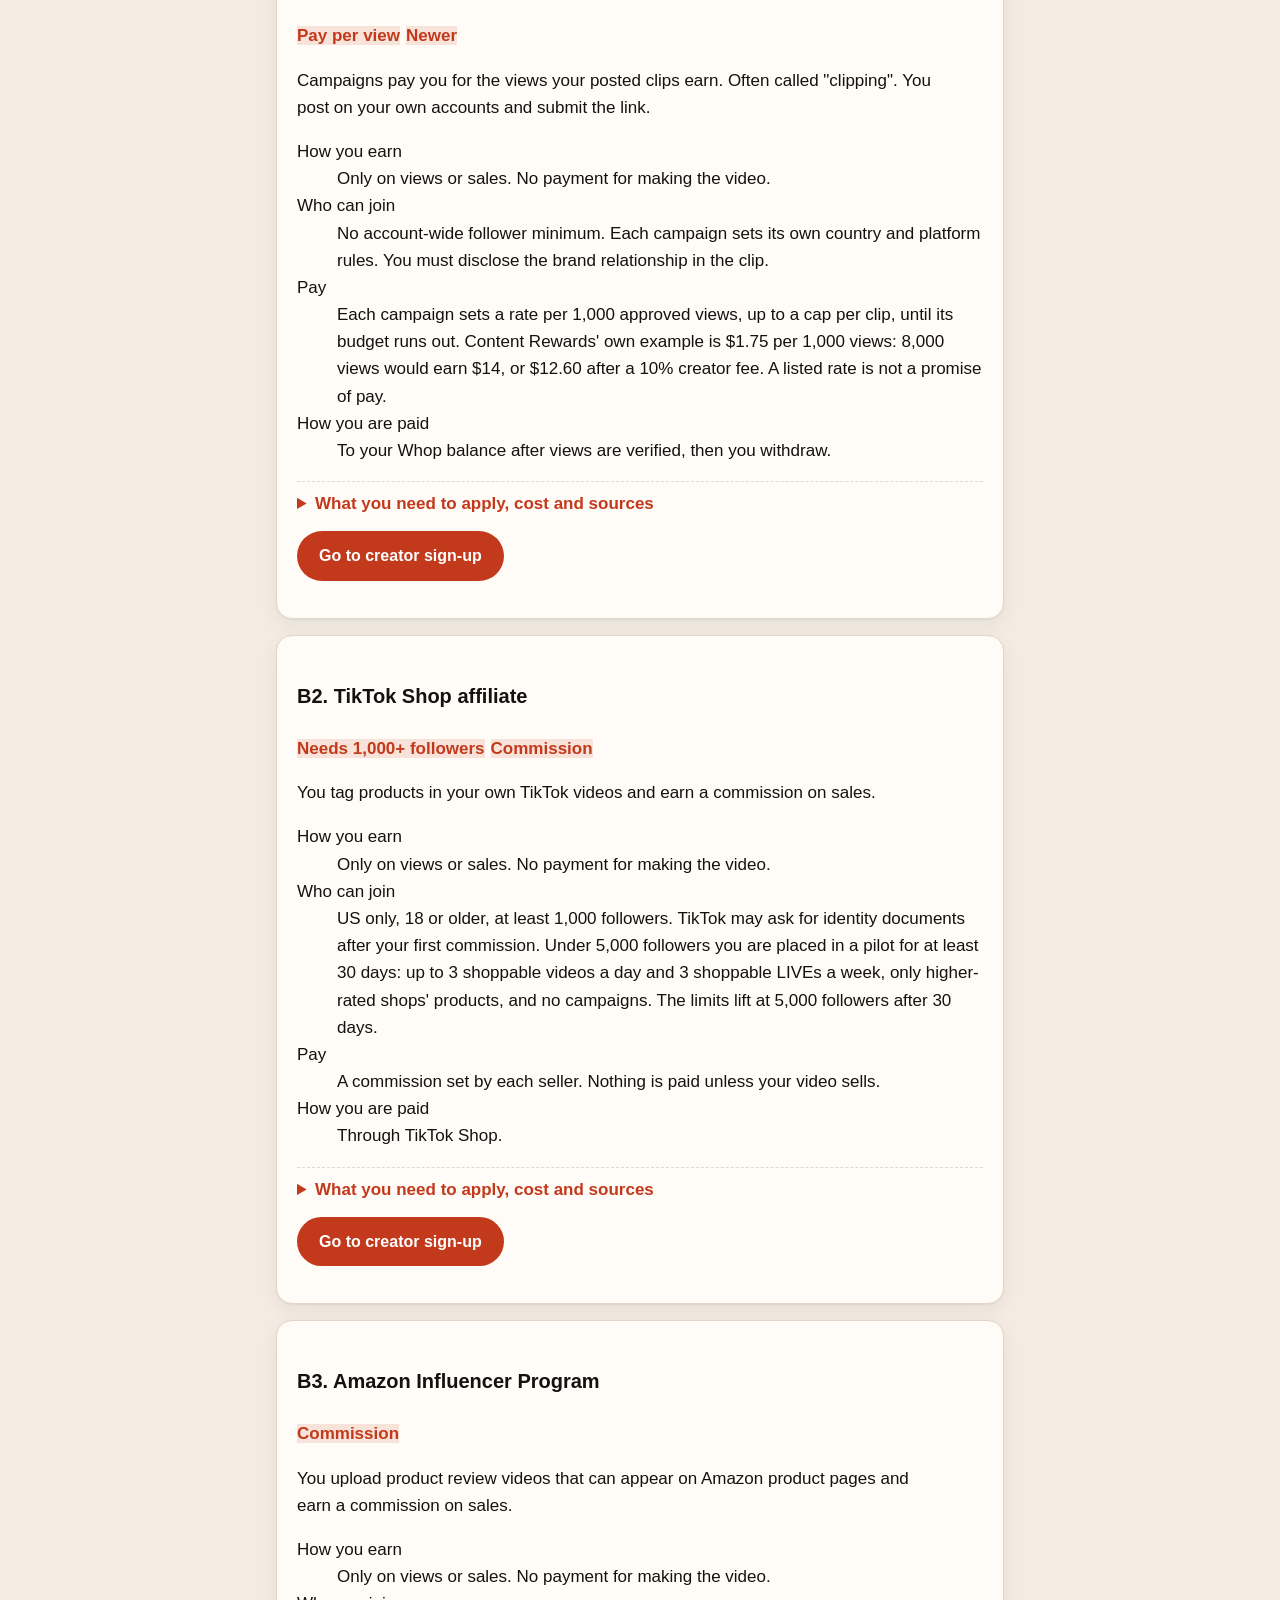
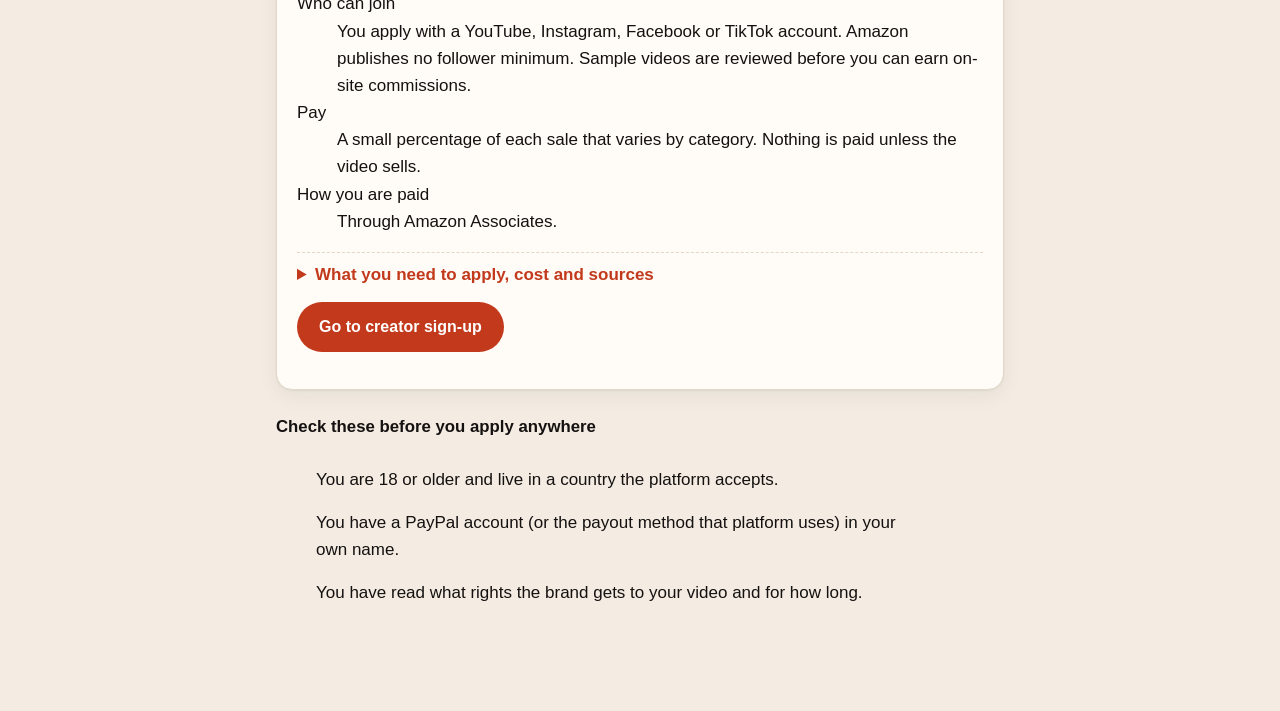
==== commit b08314fd: "Rebrand to ReadyUGC (rec-dot logo, ink/coral palette), remove Gumroad/ContentReady, add Academy next" ====
--- a/directory.html
+++ b/directory.html
@@ -10,6 +10,7 @@
 </head>
 <body>
 <main>
+<a class="brand" href="index.html" aria-label="ReadyUGC tools home"><i aria-hidden="true"></i><span>Ready<em>UGC</em></span></a>
 <p><a href="index.html">← ReadyUGC tools</a></p>
 <h1>Platform directory</h1>
 <p class="muted" id="disclosure" hidden>Some "Apply" links below are referral links. If you sign up through one, the publisher of this kit may earn a fee. It costs you nothing, and listings are included on the same criteria either way.</p>
--- a/style.css
+++ b/style.css
@@ -1,10 +1,10 @@
 :root {
-  --bg: #fbfaf7; --card: #ffffff; --ink: #1f2328; --muted: #5c6470;
-  --line: #e3e0d8; --accent: #1f6f5c; --accent-ink: #ffffff; --soft: #eef5f2; --warn: #8a5a00;
+  --bg: #F4ECE2; --card: #FFFBF6; --ink: #141110; --muted: #5E564F;
+  --line: #E2D7C8; --accent: #C2391B; --accent-ink: #ffffff; --soft: #F7E3D9; --warn: #8a5a00; --lime: #DDF46A;
 }
 @media (prefers-color-scheme: dark) {
-  :root { --bg: #14171a; --card: #1c2024; --ink: #e8eaed; --muted: #a0a8b3;
-    --line: #2c3238; --accent: #5cc2a6; --accent-ink: #0d1a16; --soft: #1a2a26; --warn: #e0b060; }
+  :root { --bg: #141110; --card: #1E1A18; --ink: #F4ECE2; --muted: #A89F95;
+    --line: #2E2825; --accent: #FF5533; --accent-ink: #141110; --soft: #2A2421; --warn: #e0b060; --lime: #DDF46A; }
 }
 * { box-sizing: border-box; }
 body { margin: 0; background: var(--bg); color: var(--ink);
@@ -38,3 +38,12 @@
 .row button, .small { background: transparent; border: 1px solid var(--line); color: var(--muted); border-radius: 6px; padding: 8px 10px; cursor: pointer; }
 @media (max-width: 560px) { .row { grid-template-columns: 1fr 1fr; } h1 { font-size: 1.6rem; } }
 @media print { .btn, .noprint { display: none; } body { background: #fff; } }
+
+/* ReadyUGC brand (Nov 25, 2026) */
+.brand{display:flex;align-items:center;gap:8px;font-weight:800;font-size:1.2rem;letter-spacing:-.03em;text-decoration:none;color:var(--ink);margin:0 0 18px}
+.brand i{width:11px;height:11px;border-radius:50%;background:#FF5533;display:inline-block}
+.brand em{font-family:"Iowan Old Style","Palatino Linotype",Georgia,serif;font-style:italic;font-weight:400;letter-spacing:-.01em;font-size:1.1em}
+.academy{border:2px solid var(--ink);border-radius:18px;padding:20px;margin:22px 0;background:var(--card)}
+.academy .eyebrow{margin:0 0 4px;font-size:.78rem;font-weight:700;letter-spacing:.06em;text-transform:uppercase;color:var(--accent)}
+.academy h3{margin:0 0 6px;font-size:1.35rem}
+.academy p{margin:6px 0}
--- a/course.css
+++ b/course.css
@@ -1,15 +1,15 @@
 /* Course experience: progress hub, lesson navigation, badges and "mark done" cards.
    Loaded after style.css on every paid course page. Worksheet PDFs and the sales page do not use it. */
 :root {
-  --bg: #f6f4ef; --card: #ffffff; --ink: #1d2126; --muted: #5a6370; --line: #e4e0d6;
-  --accent: #17795f; --accent-ink: #ffffff; --soft: #e8f4ef; --warn: #8a5a00;
+  --bg: #F4ECE2; --card: #FFFBF6; --ink: #141110; --muted: #5E564F; --line: #E2D7C8;
+  --accent: #C2391B; --accent-ink: #ffffff; --soft: #F7E3D9; --warn: #8a5a00;
   --gold: #f0a63a; --gold-soft: #fff3df; --danger: #b3412f; --danger-soft: #fdecea;
   --shadow: 0 1px 2px rgba(20, 30, 40, .06), 0 6px 20px rgba(20, 30, 40, .06);
   --radius: 16px;
 }
 @media (prefers-color-scheme: dark) {
-  :root { --bg: #111417; --card: #1a1f24; --ink: #e9ecef; --muted: #a2abb6; --line: #2b323a;
-    --accent: #4fc79f; --accent-ink: #08201a; --soft: #16302a; --warn: #e6b866;
+  :root { --bg: #141110; --card: #1E1A18; --ink: #F4ECE2; --muted: #A89F95; --line: #2E2825;
+    --accent: #FF5533; --accent-ink: #141110; --soft: #2A2421; --warn: #e6b866;
     --gold: #f5b955; --gold-soft: #3a2e17; --danger: #f08a78; --danger-soft: #3a1f1b;
     --shadow: 0 1px 2px rgba(0, 0, 0, .3), 0 6px 20px rgba(0, 0, 0, .25); }
 }
